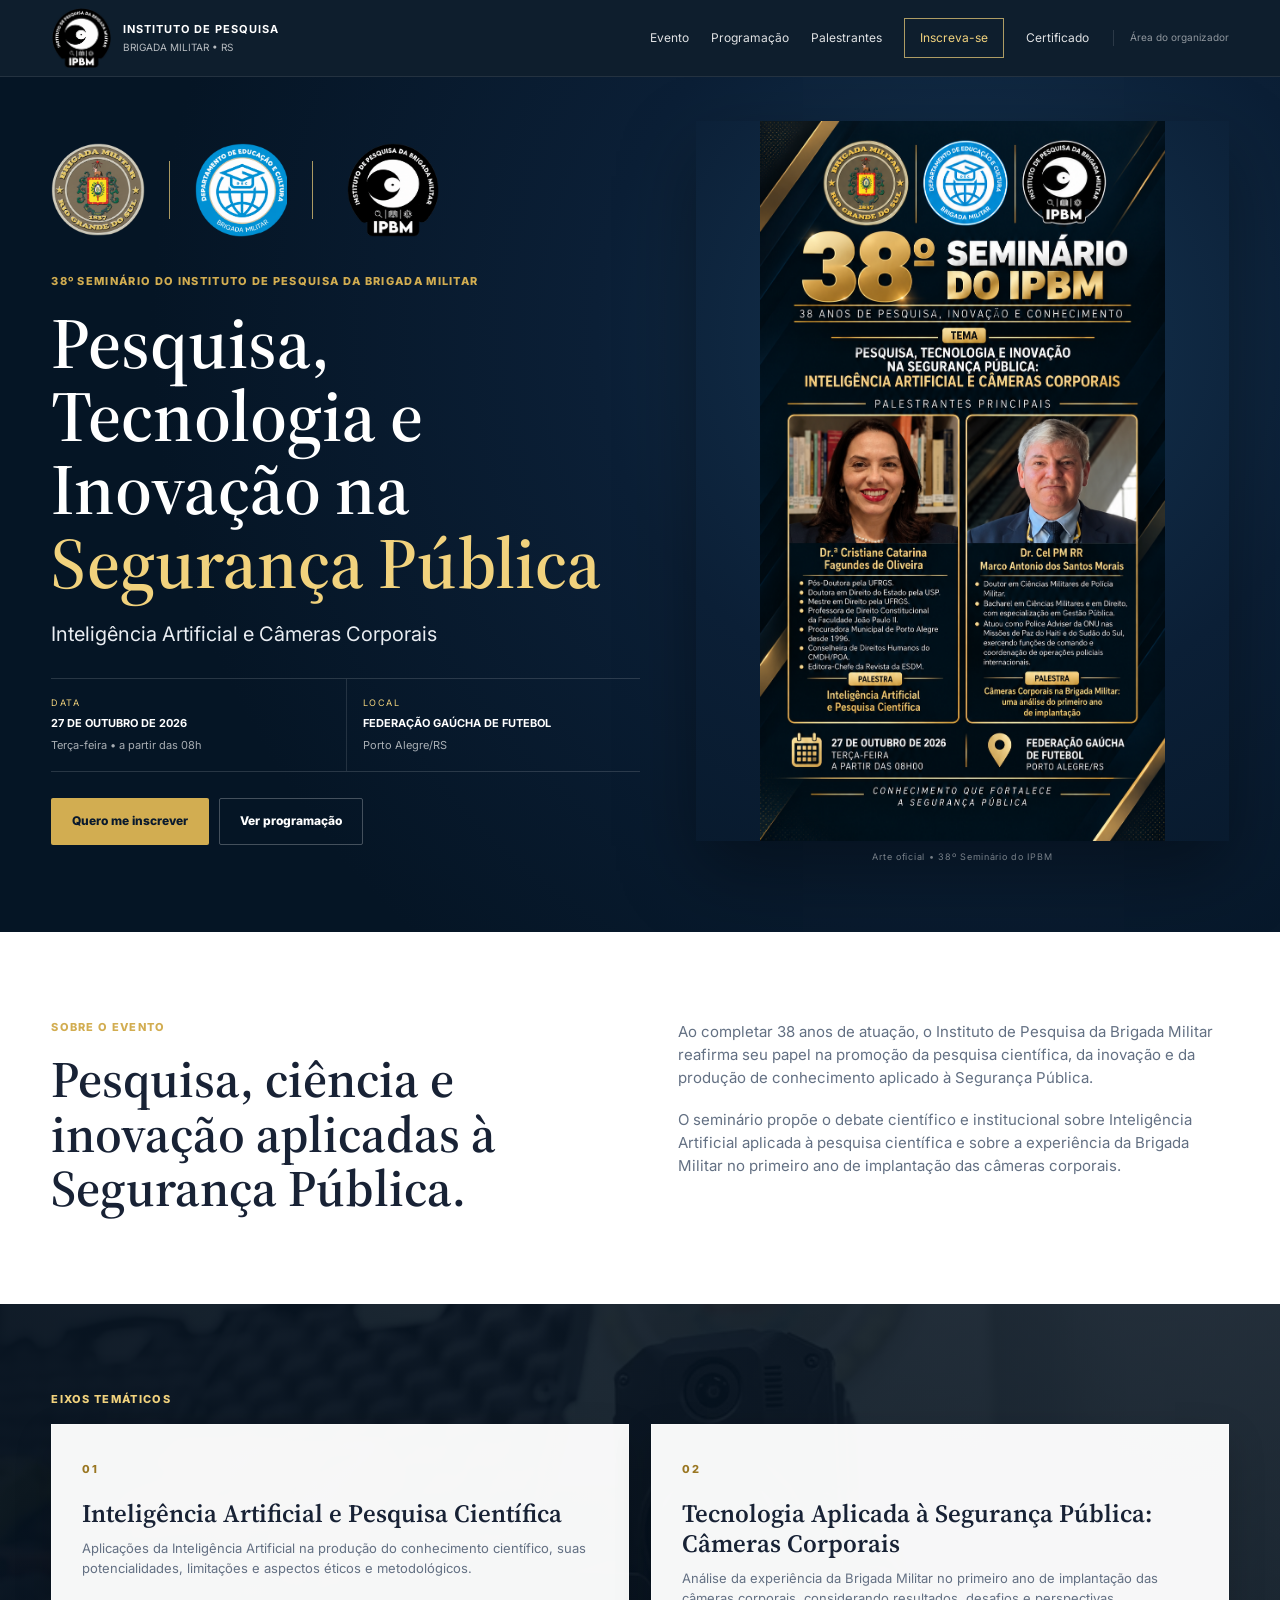
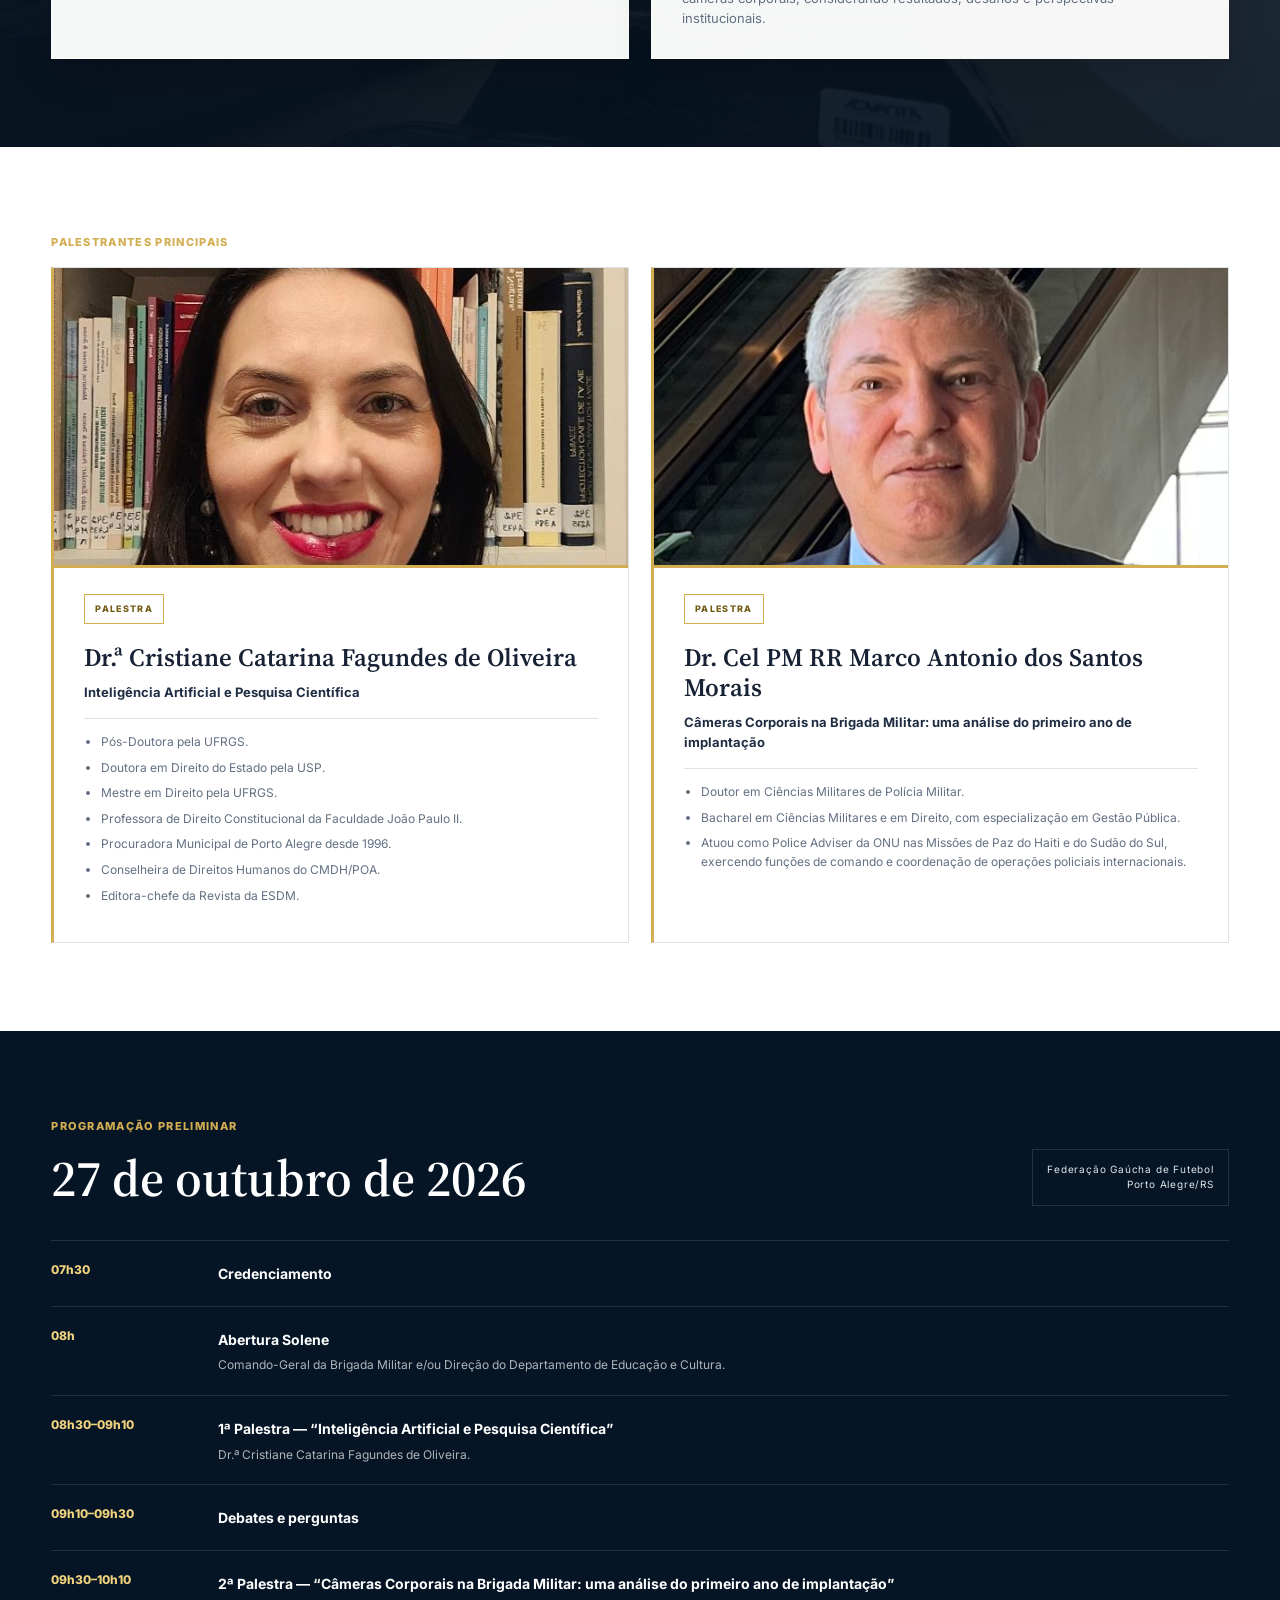
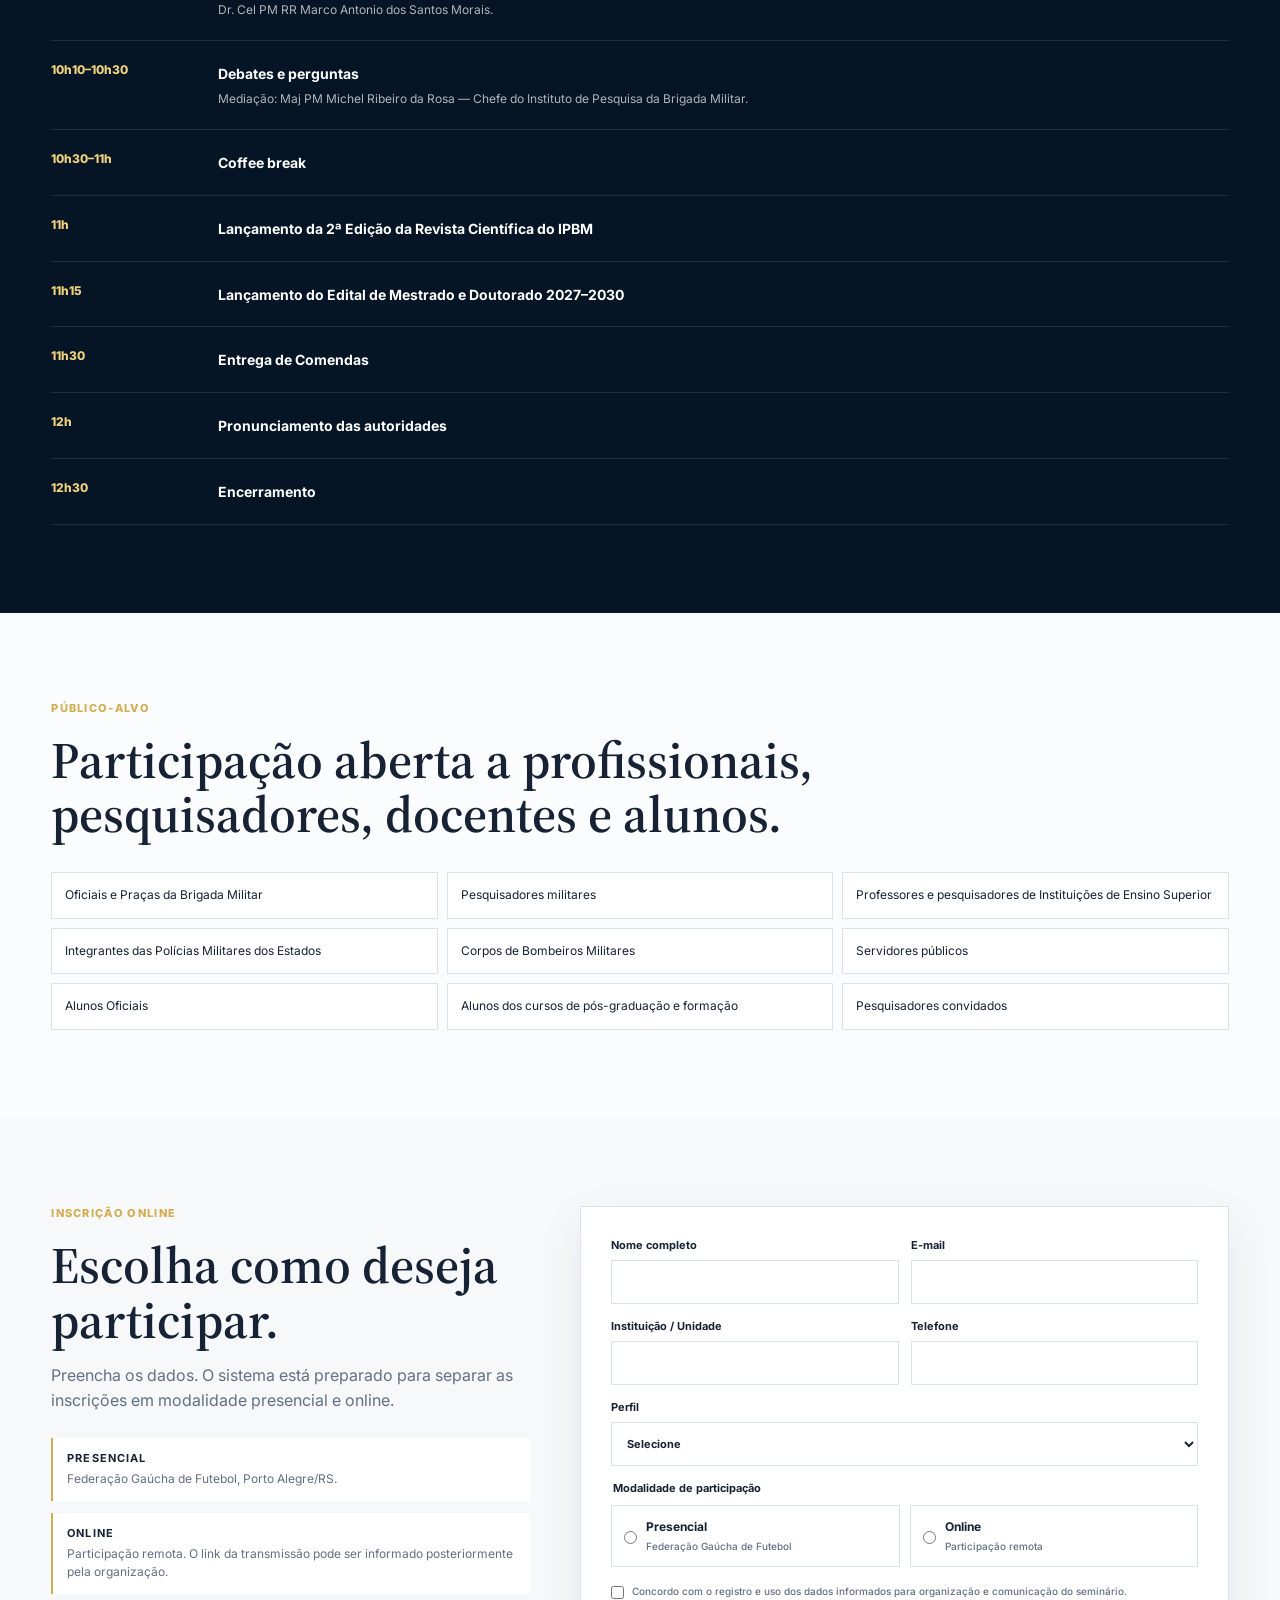
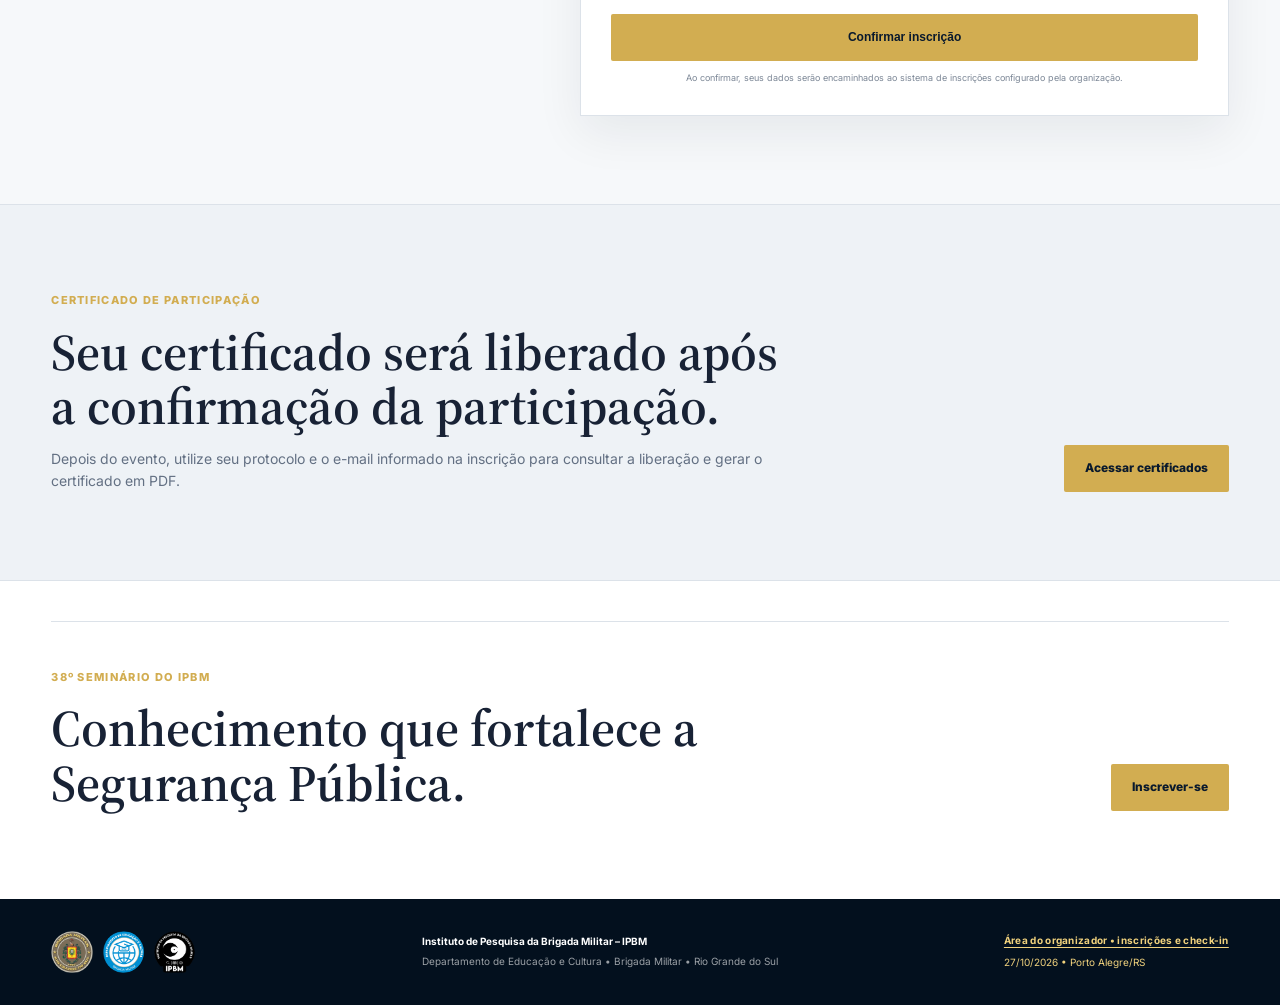
==== index.html @ eddc6218 "Add files via upload" ====
<!doctype html>
<html lang="pt-BR">
<head>
  <meta charset="utf-8">
  <meta name="viewport" content="width=device-width, initial-scale=1">
  <meta name="description" content="38º Seminário do Instituto de Pesquisa da Brigada Militar">
  <title>38º Seminário IPBM | Brigada Militar</title>
  <link rel="preconnect" href="https://fonts.googleapis.com">
  <link rel="preconnect" href="https://fonts.gstatic.com" crossorigin>
  <link href="https://fonts.googleapis.com/css2?family=Inter:wght@400;500;600;700;800&family=Source+Serif+4:wght@500;600;700&display=swap" rel="stylesheet">
  <link rel="stylesheet" href="style.css">
</head>
<body>
<header class="site-header">
  <div class="container header-inner">
    <a class="brand" href="#top">
      <img src="assets/logo-ipbm-user.png" alt="Instituto de Pesquisa da Brigada Militar">
      <div>
        <strong>INSTITUTO DE PESQUISA</strong>
        <span>BRIGADA MILITAR • RS</span>
      </div>
    </a>
    <nav>
      <a href="#evento">Evento</a>
      <a href="#programacao">Programação</a>
      <a href="#palestrantes">Palestrantes</a>
      <a href="#inscricao" class="nav-cta">Inscreva-se</a><a href="#certificado">Certificado</a><a href="https://script.google.com/macros/s/AKfycbwH_9PQK6OtZUQtozM8WDAusJJ69V8j8ylQwUlTJ6mZYOd3l6tJv0O1dx_eAXXxqiXvFg/exec?admin=1" target="_blank" rel="noopener" class="nav-admin">Área do organizador</a>
    </nav>
  </div>
</header>

<main id="top">
  <section class="hero">
    <div class="container hero-grid">
      <div class="hero-copy">
        <div class="logos">
          <img src="assets/logo-bm-user.png" alt="Brigada Militar">
          <span></span>
          <img src="assets/logo-dec-user.png" alt="Departamento de Educação e Cultura">
          <span></span>
          <img src="assets/logo-ipbm-user.png" alt="Instituto de Pesquisa da Brigada Militar">
        </div>
        <p class="eyebrow">38º SEMINÁRIO DO INSTITUTO DE PESQUISA DA BRIGADA MILITAR</p>
        <h1>Pesquisa, Tecnologia e Inovação na <em>Segurança Pública</em></h1>
        <p class="subtitle">Inteligência Artificial e Câmeras Corporais</p>

        <div class="event-strip">
          <div>
            <small>DATA</small>
            <b>27 DE OUTUBRO DE 2026</b>
            <span>Terça-feira • a partir das 08h</span>
          </div>
          <div>
            <small>LOCAL</small>
            <b>FEDERAÇÃO GAÚCHA DE FUTEBOL</b>
            <span>Porto Alegre/RS</span>
          </div>
        </div>

        <div class="actions">
          <a href="#inscricao" class="btn primary">Quero me inscrever</a>
          <a href="#programacao" class="btn secondary">Ver programação</a>
        </div>
      </div>

      <div class="hero-art">
        <img src="assets/card-seminario.png" alt="Arte oficial do 38º Seminário do IPBM">
        <div class="art-caption">Arte oficial • 38º Seminário do IPBM</div>
      </div>
    </div>
  </section>

  <section id="evento" class="section">
    <div class="container section-grid">
      <div>
        <p class="kicker">SOBRE O EVENTO</p>
        <h2>Pesquisa, ciência e inovação aplicadas à Segurança Pública.</h2>
      </div>
      <div class="copy">
        <p>Ao completar 38 anos de atuação, o Instituto de Pesquisa da Brigada Militar reafirma seu papel na promoção da pesquisa científica, da inovação e da produção de conhecimento aplicado à Segurança Pública.</p>
        <p>O seminário propõe o debate científico e institucional sobre Inteligência Artificial aplicada à pesquisa científica e sobre a experiência da Brigada Militar no primeiro ano de implantação das câmeras corporais.</p>
      </div>
    </div>
  </section>

  <section class="section muted">
    <div class="container">
      <p class="kicker">EIXOS TEMÁTICOS</p>
      <div class="topic-grid">
        <article class="topic">
          <span>01</span>
          <h3>Inteligência Artificial e Pesquisa Científica</h3>
          <p>Aplicações da Inteligência Artificial na produção do conhecimento científico, suas potencialidades, limitações e aspectos éticos e metodológicos.</p>
        </article>
        <article class="topic">
          <span>02</span>
          <h3>Tecnologia Aplicada à Segurança Pública: Câmeras Corporais</h3>
          <p>Análise da experiência da Brigada Militar no primeiro ano de implantação das câmeras corporais, considerando resultados, desafios e perspectivas institucionais.</p>
        </article>
      </div>
    </div>
  </section>

  <section id="palestrantes" class="section">
    <div class="container">
      <p class="kicker">PALESTRANTES PRINCIPAIS</p>
      <div class="speaker-grid">
        <article class="speaker">
          <img class="speaker-photo" src="assets/palestrante-cristiane.jpg" alt="Dra.ª Cristiane Catarina Fagundes de Oliveira">
          <div class="speaker-content">
            <div class="speaker-title">PALESTRA</div>
            <h3>Dr.ª Cristiane Catarina Fagundes de Oliveira</h3>
            <p class="talk">Inteligência Artificial e Pesquisa Científica</p>
            <div class="cv-panel visible">
              <ul>
                <li>Pós-Doutora pela UFRGS.</li>
                <li>Doutora em Direito do Estado pela USP.</li>
                <li>Mestre em Direito pela UFRGS.</li>
                <li>Professora de Direito Constitucional da Faculdade João Paulo II.</li>
                <li>Procuradora Municipal de Porto Alegre desde 1996.</li>
                <li>Conselheira de Direitos Humanos do CMDH/POA.</li>
                <li>Editora-chefe da Revista da ESDM.</li>
              </ul>
            </div>
          </div>
        </article>

        <article class="speaker">
          <img class="speaker-photo" src="assets/palestrante-marco.jpg" alt="Cel PM RR Marco Antonio dos Santos Morais">
          <div class="speaker-content">
            <div class="speaker-title">PALESTRA</div>
            <h3>Dr. Cel PM RR Marco Antonio dos Santos Morais</h3>
            <p class="talk">Câmeras Corporais na Brigada Militar: uma análise do primeiro ano de implantação</p>
            <div class="cv-panel visible">
              <ul>
                <li>Doutor em Ciências Militares de Polícia Militar.</li>
                <li>Bacharel em Ciências Militares e em Direito, com especialização em Gestão Pública.</li>
                <li>Atuou como Police Adviser da ONU nas Missões de Paz do Haiti e do Sudão do Sul, exercendo funções de comando e coordenação de operações policiais internacionais.</li>
              </ul>
            </div>
          </div>
        </article>
      </div>
    </div>
  </section>

  <section id="programacao" class="section dark">
    <div class="container">
      <div class="program-head">
        <div>
          <p class="kicker">PROGRAMAÇÃO PRELIMINAR</p>
          <h2>27 de outubro de 2026</h2>
        </div>
        <div class="place-tag">Federação Gaúcha de Futebol<br>Porto Alegre/RS</div>
      </div>
      <div class="timeline">
        <div><time>07h30</time><article><b>Credenciamento</b></article></div>
        <div><time>08h</time><article><b>Abertura Solene</b><p>Comando-Geral da Brigada Militar e/ou Direção do Departamento de Educação e Cultura.</p></article></div>
        <div><time>08h30–09h10</time><article><b>1ª Palestra — “Inteligência Artificial e Pesquisa Científica”</b><p>Dr.ª Cristiane Catarina Fagundes de Oliveira.</p></article></div>
        <div><time>09h10–09h30</time><article><b>Debates e perguntas</b></article></div>
        <div><time>09h30–10h10</time><article><b>2ª Palestra — “Câmeras Corporais na Brigada Militar: uma análise do primeiro ano de implantação”</b><p>Dr. Cel PM RR Marco Antonio dos Santos Morais.</p></article></div>
        <div><time>10h10–10h30</time><article><b>Debates e perguntas</b><p>Mediação: Maj PM Michel Ribeiro da Rosa — Chefe do Instituto de Pesquisa da Brigada Militar.</p></article></div>
        <div><time>10h30–11h</time><article><b>Coffee break</b></article></div>
        <div><time>11h</time><article><b>Lançamento da 2ª Edição da Revista Científica do IPBM</b></article></div>
        <div><time>11h15</time><article><b>Lançamento do Edital de Mestrado e Doutorado 2027–2030</b></article></div>
        <div><time>11h30</time><article><b>Entrega de Comendas</b></article></div>
        <div><time>12h</time><article><b>Pronunciamento das autoridades</b></article></div>
        <div><time>12h30</time><article><b>Encerramento</b></article></div>
      </div>
    </div>
  </section>

  <section class="section audience">
    <div class="container">
      <p class="kicker">PÚBLICO-ALVO</p>
      <h2>Participação aberta a profissionais, pesquisadores, docentes e alunos.</h2>
      <div class="audience-list">
        <span>Oficiais e Praças da Brigada Militar</span>
        <span>Pesquisadores militares</span>
        <span>Professores e pesquisadores de Instituições de Ensino Superior</span>
        <span>Integrantes das Polícias Militares dos Estados</span>
        <span>Corpos de Bombeiros Militares</span>
        <span>Servidores públicos</span>
        <span>Alunos Oficiais</span>
        <span>Alunos dos cursos de pós-graduação e formação</span>
        <span>Pesquisadores convidados</span>
      </div>
    </div>
  </section>

  <section id="inscricao" class="section register">
    <div class="container register-grid">
      <div class="register-copy">
        <p class="kicker">INSCRIÇÃO ONLINE</p>
        <h2>Escolha como deseja participar.</h2>
        <p>Preencha os dados. O sistema está preparado para separar as inscrições em modalidade presencial e online.</p>
        <div class="modalities">
          <div><b>PRESENCIAL</b><span>Federação Gaúcha de Futebol, Porto Alegre/RS.</span></div>
          <div><b>ONLINE</b><span>Participação remota. O link da transmissão pode ser informado posteriormente pela organização.</span></div>
        </div>
      </div>

      <form id="registrationForm" class="form-card">
        <div id="formMessage" class="message" aria-live="polite"></div>
        <div class="row">
          <label>Nome completo<input name="nome" required maxlength="120" autocomplete="name"></label>
          <label>E-mail<input name="email" type="email" required maxlength="160" autocomplete="email"></label>
        </div>
        <div class="row">
          <label>Instituição / Unidade<input name="instituicao" maxlength="160"></label>
          <label>Telefone<input name="telefone" maxlength="30" autocomplete="tel"></label>
        </div>
        <label>Perfil
          <select name="perfil" required>
            <option value="">Selecione</option>
            <option>Brigada Militar</option>
            <option>Polícia Militar de outro Estado</option>
            <option>Corpo de Bombeiros Militar</option>
            <option>Instituição de Ensino Superior</option>
            <option>Órgão público</option>
            <option>Aluno / pós-graduação</option>
            <option>Pesquisador convidado</option>
            <option>Outro</option>
          </select>
        </label>
        <fieldset>
          <legend>Modalidade de participação</legend>
          <div class="choices">
            <label><input type="radio" name="modalidade" value="Presencial" required><span><b>Presencial</b><small>Federação Gaúcha de Futebol</small></span></label>
            <label><input type="radio" name="modalidade" value="Online"><span><b>Online</b><small>Participação remota</small></span></label>
          </div>
        </fieldset>
        <label class="consent"><input type="checkbox" name="consentimento" required><span>Concordo com o registro e uso dos dados informados para organização e comunicação do seminário.</span></label>
        <button class="btn primary full" type="submit">Confirmar inscrição</button>
        <p class="fine">Ao confirmar, seus dados serão encaminhados ao sistema de inscrições configurado pela organização.</p>
      </form>
    </div>
  </section>

  <section id="certificado" class="certificate-access section">
    <div class="container certificate-access-inner">
      <div>
        <p class="kicker">CERTIFICADO DE PARTICIPAÇÃO</p>
        <h2>Seu certificado será liberado após a confirmação da participação.</h2>
        <p>Depois do evento, utilize seu protocolo e o e-mail informado na inscrição para consultar a liberação e gerar o certificado em PDF.</p>
      </div>
      <a class="btn primary" href="https://script.google.com/macros/s/AKfycbwH_9PQK6OtZUQtozM8WDAusJJ69V8j8ylQwUlTJ6mZYOd3l6tJv0O1dx_eAXXxqiXvFg/exec?cert=1" target="_blank" rel="noopener">Acessar certificados</a>
    </div>
  </section>

  <section class="section closing">
    <div class="container closing-inner">
      <div>
        <p class="kicker">38º SEMINÁRIO DO IPBM</p>
        <h2>Conhecimento que fortalece a Segurança Pública.</h2>
      </div>
      <a class="btn primary" href="#inscricao">Inscrever-se</a>
    </div>
  </section>

</main>

<footer class="footer">
  <div class="container footer-inner">
    <div class="footer-logos">
      <img src="assets/logo-bm-user.png" alt="Brigada Militar">
      <img src="assets/logo-dec-user.png" alt="Departamento de Educação e Cultura">
      <img src="assets/logo-ipbm-user.png" alt="IPBM">
    </div>
    <div>
      <strong>Instituto de Pesquisa da Brigada Militar – IPBM</strong>
      <span>Departamento de Educação e Cultura • Brigada Militar • Rio Grande do Sul</span>
    </div>
    <div><a class="footer-admin" href="https://script.google.com/macros/s/AKfycbwH_9PQK6OtZUQtozM8WDAusJJ69V8j8ylQwUlTJ6mZYOd3l6tJv0O1dx_eAXXxqiXvFg/exec?admin=1" target="_blank" rel="noopener">Área do organizador • inscrições e check-in</a><div class="footer-date">27/10/2026 • Porto Alegre/RS</div></div>
  </div>
</footer>

<script src="config.js"></script>
<script src="script.js"></script>
</body>
</html>
---- style.css ----
:root{
  --navy:#051525; --navy2:#0b233d; --ink:#182235; --muted:#637083; --line:#dce2e9;
  --paper:#fff; --soft:#f4f6f8; --gold:#d2ad51; --gold2:#f1d27d; --white:#fff;
}
*{box-sizing:border-box}
html{scroll-behavior:smooth}
body{margin:0;font-family:Inter,system-ui,sans-serif;color:var(--ink);background:var(--paper);line-height:1.55}
a{text-decoration:none;color:inherit}
.container{width:min(1180px,92vw);margin:0 auto}
.site-header{position:sticky;top:0;z-index:30;background:rgba(5,21,37,.96);backdrop-filter:blur(9px);border-bottom:1px solid rgba(255,255,255,.09)}
.header-inner{min-height:76px;display:flex;align-items:center;justify-content:space-between;gap:24px}
.brand{display:flex;align-items:center;gap:12px;color:#fff}
.brand img{width:56px;height:56px;object-fit:contain}
.brand strong,.brand span{display:block}.brand strong{font-size:11px;letter-spacing:.09em}.brand span{font-size:10px;opacity:.7;margin-top:2px}
nav{display:flex;gap:22px;align-items:center;color:#fff;font-size:12px}
nav a{opacity:.87}.nav-cta{border:1px solid rgba(241,210,125,.7);padding:10px 15px;color:var(--gold2)!important;opacity:1!important}
.hero{background:radial-gradient(circle at 76% 30%,#153451 0,#0b1f36 33%,#051525 72%);color:#fff;padding:44px 0 68px;overflow:hidden}
.hero-grid{display:grid;grid-template-columns:1.05fr .95fr;gap:56px;align-items:center}
.logos{display:flex;align-items:center;gap:24px;margin-bottom:34px;padding:3px 0}
.logos img{height:86px;width:86px;object-fit:contain;display:block}
.logos img:nth-of-type(3){width:104px;height:86px}
.logos span{height:58px;width:1px;background:rgba(241,210,125,.70);flex:0 0 1px}
.brand img{background:transparent!important;border-radius:0!important}
.eyebrow,.kicker{color:var(--gold);font-size:11px;line-height:1.35;letter-spacing:.12em;font-weight:800;margin:0 0 17px;max-width:620px}
.hero h1{font:600 clamp(43px,5.7vw,72px)/1.02 "Source Serif 4",Georgia,serif;margin:0 0 18px;max-width:780px}
.hero h1 em{font-style:normal;color:var(--gold2)}
.subtitle{font-size:20px;margin-bottom:28px;color:#e9edf2}
.event-strip{display:grid;grid-template-columns:1fr 1fr;border-top:1px solid rgba(255,255,255,.14);border-bottom:1px solid rgba(255,255,255,.14);margin-bottom:26px}
.event-strip>div{padding:17px 14px 17px 0}.event-strip>div+div{border-left:1px solid rgba(255,255,255,.12);padding-left:16px}
.event-strip small,.event-strip b,.event-strip span{display:block}.event-strip small{font-size:9px;letter-spacing:.17em;color:var(--gold2)}.event-strip b{font-size:11px;margin:5px 0}.event-strip span{font-size:11px;opacity:.65}
.actions{display:flex;gap:10px;flex-wrap:wrap}.btn{display:inline-flex;min-height:47px;padding:0 20px;align-items:center;justify-content:center;font-size:12px;font-weight:800;border-radius:2px;border:1px solid transparent;cursor:pointer}.primary{background:var(--gold);color:#09192d}.primary:hover{filter:brightness(1.05)}.secondary{border-color:rgba(255,255,255,.25);color:#fff}.secondary:hover{border-color:rgba(255,255,255,.48)}
.hero-art img{display:block;width:100%;max-height:720px;object-fit:contain;box-shadow:0 30px 70px rgba(0,0,0,.36)}
.art-caption{text-align:center;font-size:9px;letter-spacing:.08em;opacity:.45;margin-top:9px}
.section{padding:88px 0}.section-grid{display:grid;grid-template-columns:1fr 1fr;gap:76px}.section h2{font:600 clamp(34px,4vw,53px)/1.07 "Source Serif 4",Georgia,serif;margin:0}.copy{font-size:15px;color:var(--muted)}.copy p{margin:0 0 18px}
.muted{background:var(--soft)}.topic-grid,.speaker-grid{display:grid;grid-template-columns:1fr 1fr;gap:22px}.topic,.speaker{background:#fff;border:1px solid var(--line);padding:30px}.topic span{font-size:11px;color:var(--gold);font-weight:800;letter-spacing:.16em}.topic h3,.speaker h3{font:600 25px/1.2 "Source Serif 4",Georgia,serif;margin:18px 0 10px}.topic p,.note{color:var(--muted);font-size:13px;margin:0}.speaker{background:linear-gradient(145deg,#fff,#f8fafc);border-left:3px solid var(--gold)}.speaker-title{display:inline-block;font-size:9px;font-weight:800;letter-spacing:.15em;padding:7px 10px;border:1px solid var(--gold);color:#745b16}.speaker .talk{font-weight:700;color:#1f2d42;font-size:13px;margin:0 0 8px}
.dark{background:var(--navy);color:#fff}.program-head{display:flex;justify-content:space-between;align-items:end;gap:20px;margin-bottom:34px}.place-tag{text-align:right;border:1px solid rgba(255,255,255,.13);padding:12px 14px;font-size:10px;letter-spacing:.08em;color:#dfe5ed}.timeline{border-top:1px solid rgba(255,255,255,.12)}.timeline>div{display:grid;grid-template-columns:145px 1fr;gap:22px;padding:20px 0;border-bottom:1px solid rgba(255,255,255,.11)}.timeline time{font-size:12px;font-weight:800;color:var(--gold2)}.timeline b{font-size:14px}.timeline p{font-size:12px;opacity:.68;margin:5px 0 0}
.audience{background:#fbfcfd}.audience h2{max-width:800px;margin-bottom:30px}.audience-list{display:grid;grid-template-columns:repeat(3,1fr);gap:9px}.audience-list span{border:1px solid var(--line);padding:13px;font-size:12px;background:#fff}
.register{background:#f6f8fa}.register-grid{display:grid;grid-template-columns:.85fr 1.15fr;gap:50px;align-items:start}.register-copy>p:not(.kicker){color:var(--muted);max-width:520px}.modalities{margin-top:25px;display:grid;gap:12px}.modalities>div{border-left:2px solid var(--gold);padding:12px 14px;background:#fff}.modalities b,.modalities span{display:block}.modalities b{font-size:11px;letter-spacing:.1em}.modalities span{font-size:12px;color:var(--muted);margin-top:3px}
.form-card{background:#fff;border:1px solid var(--line);padding:30px;box-shadow:0 17px 45px rgba(14,27,46,.07)}.message{display:none;padding:12px 14px;margin-bottom:17px;border:1px solid var(--line);font-size:12px}.message.show{display:block}.message.success{background:#f3fbf6;border-color:#b7dec6;color:#246b45}.message.error{background:#fff6f6;border-color:#ebc4c4;color:#9b2d2d}
.row{display:grid;grid-template-columns:1fr 1fr;gap:12px}label{display:block;font-size:11px;font-weight:700;margin-bottom:14px}input,select{width:100%;height:44px;margin-top:6px;border:1px solid var(--line);padding:0 11px;font:inherit;color:var(--ink);background:#fff}input:focus,select:focus{outline:2px solid rgba(210,173,81,.28);border-color:var(--gold)}
fieldset{border:0;padding:0;margin:10px 0 17px}legend{font-size:11px;font-weight:700;margin-bottom:8px}.choices{display:grid;grid-template-columns:1fr 1fr;gap:10px}.choices label{border:1px solid var(--line);padding:12px;display:flex;gap:9px;margin:0;cursor:pointer}.choices input{width:auto;height:auto;margin:3px 0 0}.choices b,.choices small{display:block}.choices b{font-size:12px}.choices small{font-size:10px;font-weight:500;color:var(--muted);margin-top:2px}.consent{display:flex;gap:8px;align-items:flex-start;color:var(--muted);font-size:10px;font-weight:500}.consent input{width:auto;height:auto;margin:2px 0 0}.full{width:100%;border:0}.fine{text-align:center;font-size:9px;color:#7c8796;margin:10px 0 0}
.closing{padding-top:40px}.closing-inner{border-top:1px solid var(--line);padding-top:48px;display:flex;justify-content:space-between;gap:25px;align-items:end}.closing-inner h2{max-width:760px}
.footer{background:#03101e;color:#fff;padding:32px 0}.footer-inner{display:flex;justify-content:space-between;align-items:center;gap:24px;font-size:10px}.footer-inner strong,.footer-inner span{display:block}.footer-inner span{opacity:.6;margin-top:4px}.footer-logos{display:flex;gap:9px;align-items:center}.footer-logos img{width:36px;height:36px;object-fit:contain}.footer-logos img:nth-child(2){background:#fff;border-radius:50%}.footer-date{white-space:nowrap;color:var(--gold2)}
@media(max-width:940px){
  nav{display:none}.hero-grid,.section-grid,.register-grid{grid-template-columns:1fr}.hero-art{max-width:640px;margin:0 auto}.speaker-grid,.topic-grid{grid-template-columns:1fr}.audience-list{grid-template-columns:1fr 1fr}.footer-inner{align-items:flex-start;flex-wrap:wrap}
}
@media(max-width:620px){
  .hero{padding-top:35px}.logos{gap:11px}.logos img{width:66px;height:66px}.logos img:nth-of-type(3){width:82px;height:66px}.logos span{height:42px}.event-strip,.row,.choices{grid-template-columns:1fr}.event-strip>div+div{border-left:0;border-top:1px solid rgba(255,255,255,.12);padding-left:0}.section{padding:65px 0}.timeline>div{grid-template-columns:1fr;gap:4px}.audience-list{grid-template-columns:1fr}.closing-inner{display:block}.closing-inner .btn{margin-top:20px}.footer-date{margin-top:5px}
}

.cv-toggle{
  margin-top:14px;
  border:1px solid var(--gold);
  background:transparent;
  color:#6d571e;
  padding:9px 12px;
  font:700 10px Inter,system-ui,sans-serif;
  letter-spacing:.08em;
  cursor:pointer;
}
.cv-toggle:hover{background:#fbf5e6}
.cv-panel{margin-top:14px;border-top:1px solid var(--line);padding-top:12px}
.cv-panel ul{margin:0;padding-left:17px;color:var(--muted);font-size:12px}
.cv-panel li{margin:0 0 7px}

/* V7 — logos sem caixa branca */
.logos, .logos img, .brand, .brand img, .footer-logos, .footer-logos img {
  background: transparent !important;
}
.logos img, .brand img, .footer-logos img {
  mix-blend-mode: normal;
}

/* V8 — presença institucional dos logos */
.logos img{height:94px;width:94px}
.logos img:nth-of-type(3){width:112px;height:94px}
.brand img{width:60px;height:60px}
.footer-logos img{width:42px;height:42px}
@media(max-width:620px){
  .logos img{width:72px;height:72px}
  .logos img:nth-of-type(3){width:88px;height:72px}
  .brand img{width:58px;height:58px}
}

/* V9 — fotos dos palestrantes e currículos visíveis */
.speaker{overflow:hidden;padding:0;background:#fff}
.speaker-photo{
  display:block;
  width:100%;
  height:300px;
  object-fit:cover;
  object-position:center 25%;
  border-bottom:3px solid var(--gold);
}
.speaker-content{padding:26px 30px 30px}
.speaker .cv-panel.visible{
  display:block;
  margin-top:16px;
  border-top:1px solid var(--line);
  padding-top:14px;
}
.speaker .cv-panel.visible ul{margin:0;padding-left:17px;color:var(--muted);font-size:12px}
.speaker .cv-panel.visible li{margin-bottom:7px}
@media(max-width:620px){
  .speaker-photo{height:260px}
  .speaker-content{padding:22px}
}

/* V12 — título institucional corrigido */
.hero .eyebrow{
  font-family:Inter,system-ui,sans-serif;
  text-transform:uppercase;
  white-space:normal;
}
@media(max-width:620px){
  .hero .eyebrow{
    font-size:10px;
    letter-spacing:.095em;
    max-width:100%;
  }
}

/* V21 — Área do organizador */
.nav-admin{font-size:10px;color:rgba(255,255,255,.62);margin-left:2px;border-left:1px solid rgba(255,255,255,.14);padding-left:16px}
.nav-admin:hover{color:var(--gold2)}
.footer-admin{display:inline-block;color:var(--gold2);font-size:10px;font-weight:700;letter-spacing:.03em;text-decoration:underline;text-underline-offset:3px;margin-bottom:6px}
.footer-admin:hover{opacity:.86}
@media(max-width:940px){.nav-admin{display:none}}

/* V26 — apenas os Eixos Temáticos recebem a foto das câmeras como fundo */
.section.muted{
  position:relative;
  overflow:hidden;
  background:#092238;
  color:#fff;
  isolation:isolate;
}
.section.muted::before{
  content:"";
  position:absolute;
  inset:0;
  background:
    linear-gradient(90deg, rgba(5,22,39,.90) 0%, rgba(5,22,39,.76) 42%, rgba(5,22,39,.68) 100%),
    linear-gradient(0deg, rgba(5,22,39,.76), rgba(5,22,39,.60)),
    url("assets/cameras-corporais.webp");
  background-size:cover;
  background-position:center 52%;
  background-repeat:no-repeat;
  filter:saturate(.72) contrast(1.02);
  z-index:0;
}
.section.muted > .container{
  position:relative;
  z-index:2;
}
.section.muted .kicker{
  color:var(--gold2);
}
.section.muted .topic{
  background:rgba(255,255,255,.965);
  color:var(--ink);
  border-color:rgba(255,255,255,.35);
  box-shadow:0 14px 36px rgba(0,0,0,.16);
}
.section.muted .topic p{
  color:var(--muted);
}
.section.muted .topic span{
  color:#9a7722;
}

/* Sem marcas d'água nas demais seções */
#evento::after,
#palestrantes::after,
#programacao::after,
.audience::after,
.register::after{
  display:none !important;
}

@media(max-width:620px){
  .section.muted::before{
    background:
      linear-gradient(180deg, rgba(5,22,39,.82) 0%, rgba(5,22,39,.86) 100%),
      url("assets/cameras-corporais.webp");
    background-size:cover;
    background-position:center;
  }
}

/* V27 — acesso a certificados */
.certificate-access{background:#eef2f6;border-top:1px solid var(--line);border-bottom:1px solid var(--line)}
.certificate-access-inner{display:flex;justify-content:space-between;align-items:end;gap:35px}
.certificate-access-inner>div:first-child{max-width:760px}
.certificate-access-inner h2{margin-bottom:14px}
.certificate-access-inner p:not(.kicker){color:var(--muted);font-size:14px;margin:0}
@media(max-width:620px){.certificate-access-inner{display:block}.certificate-access-inner .btn{margin-top:20px}}
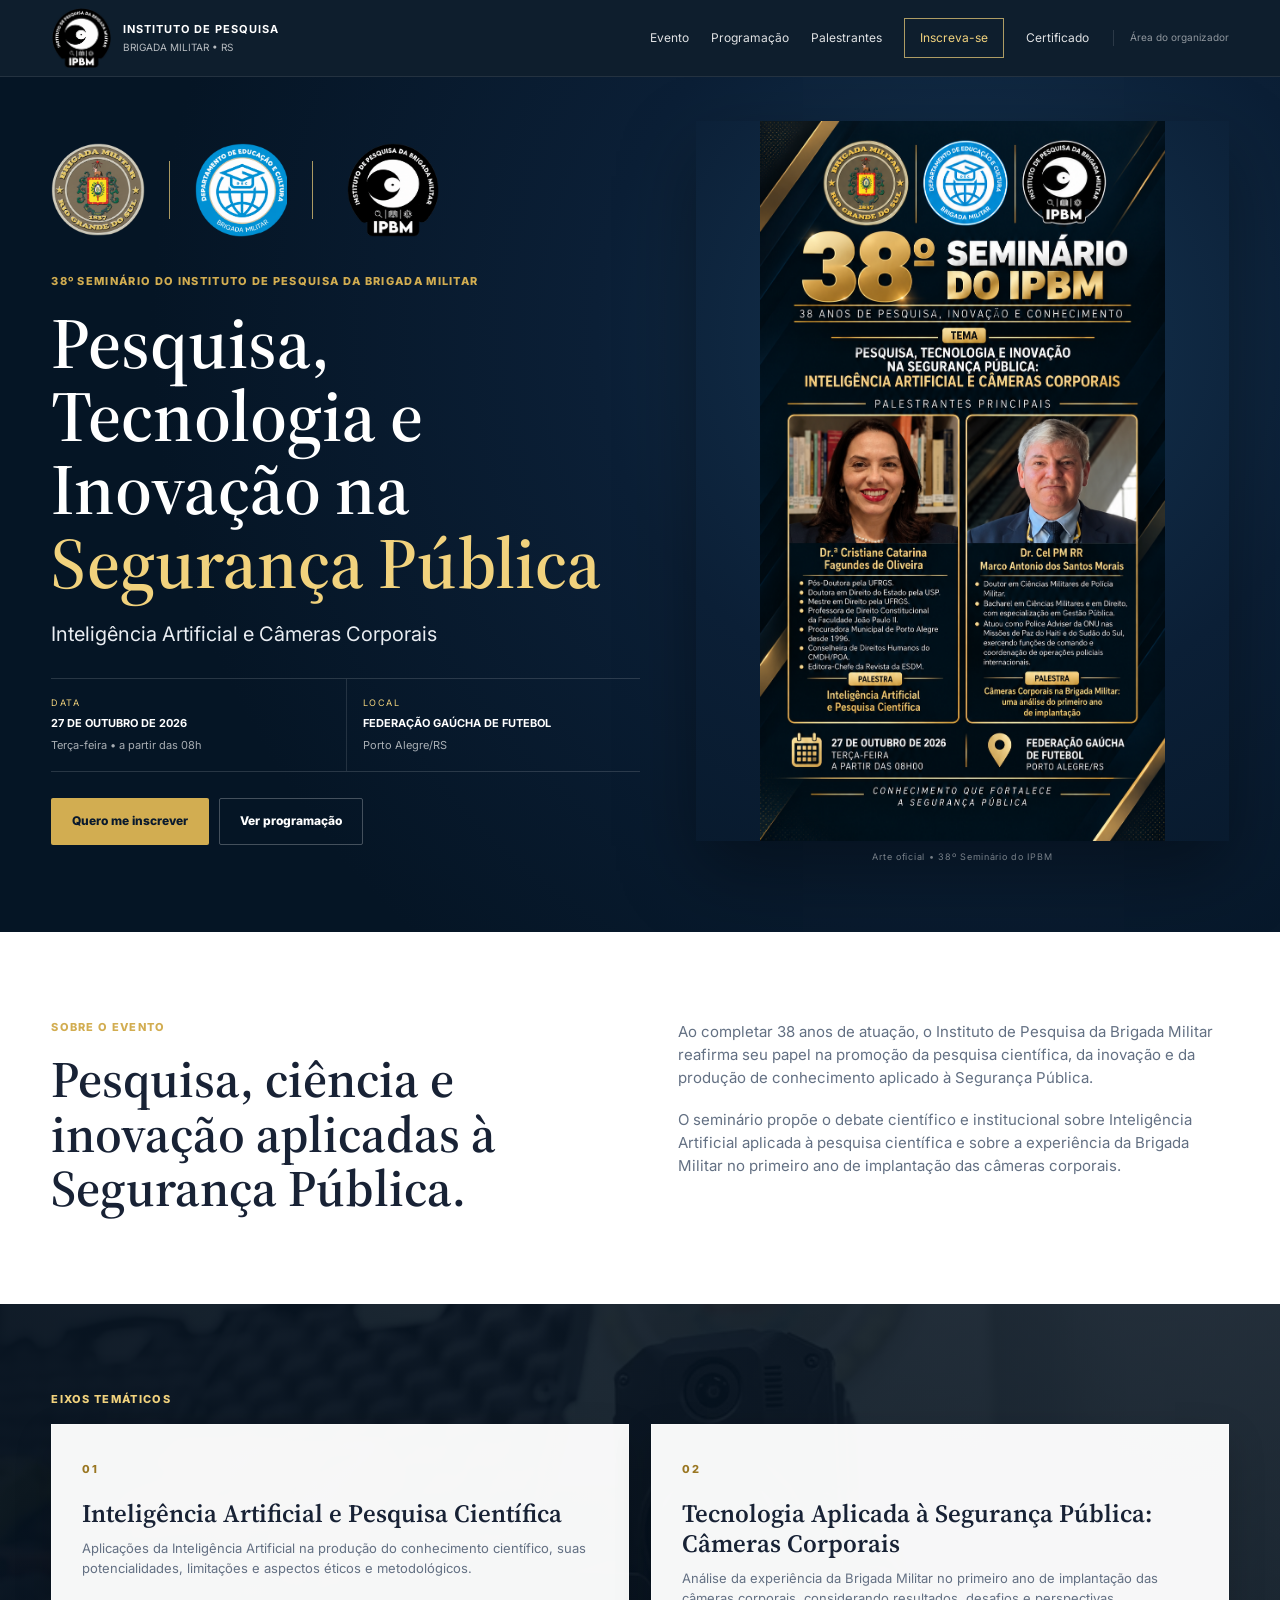
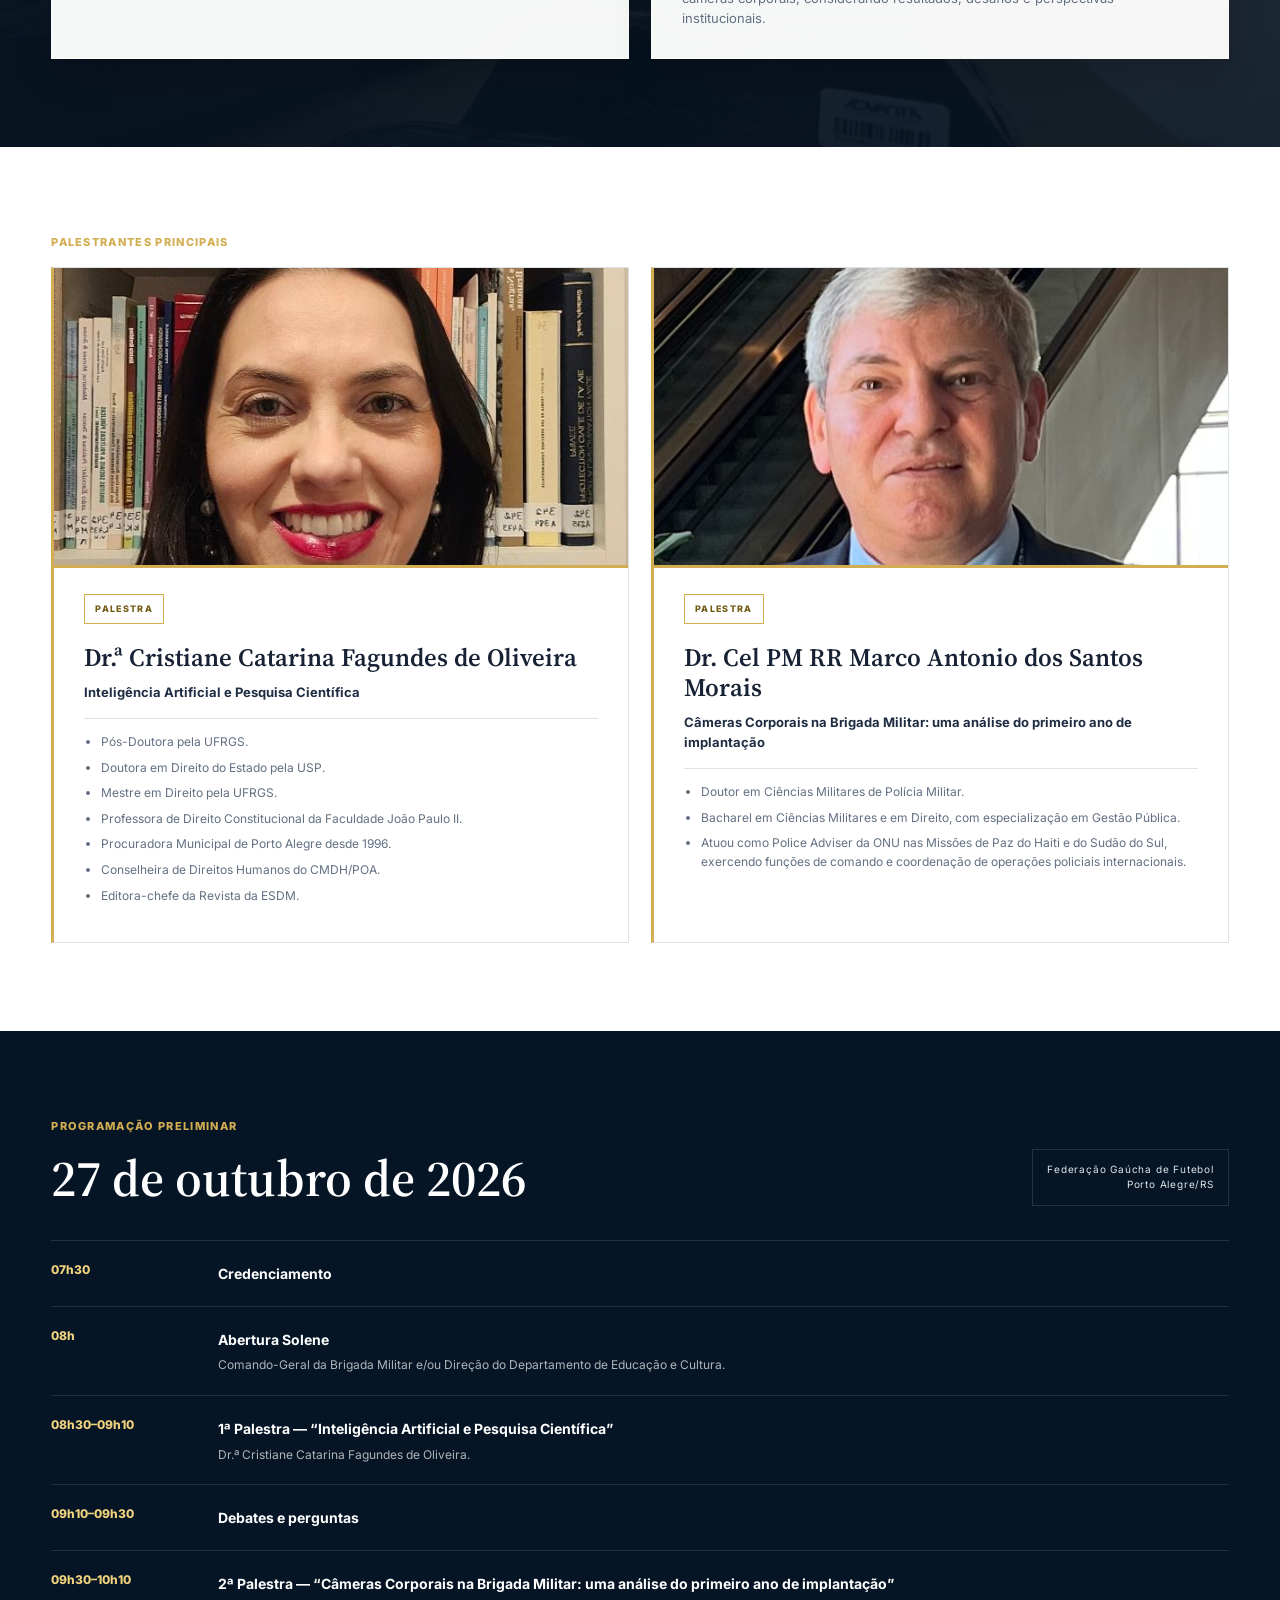
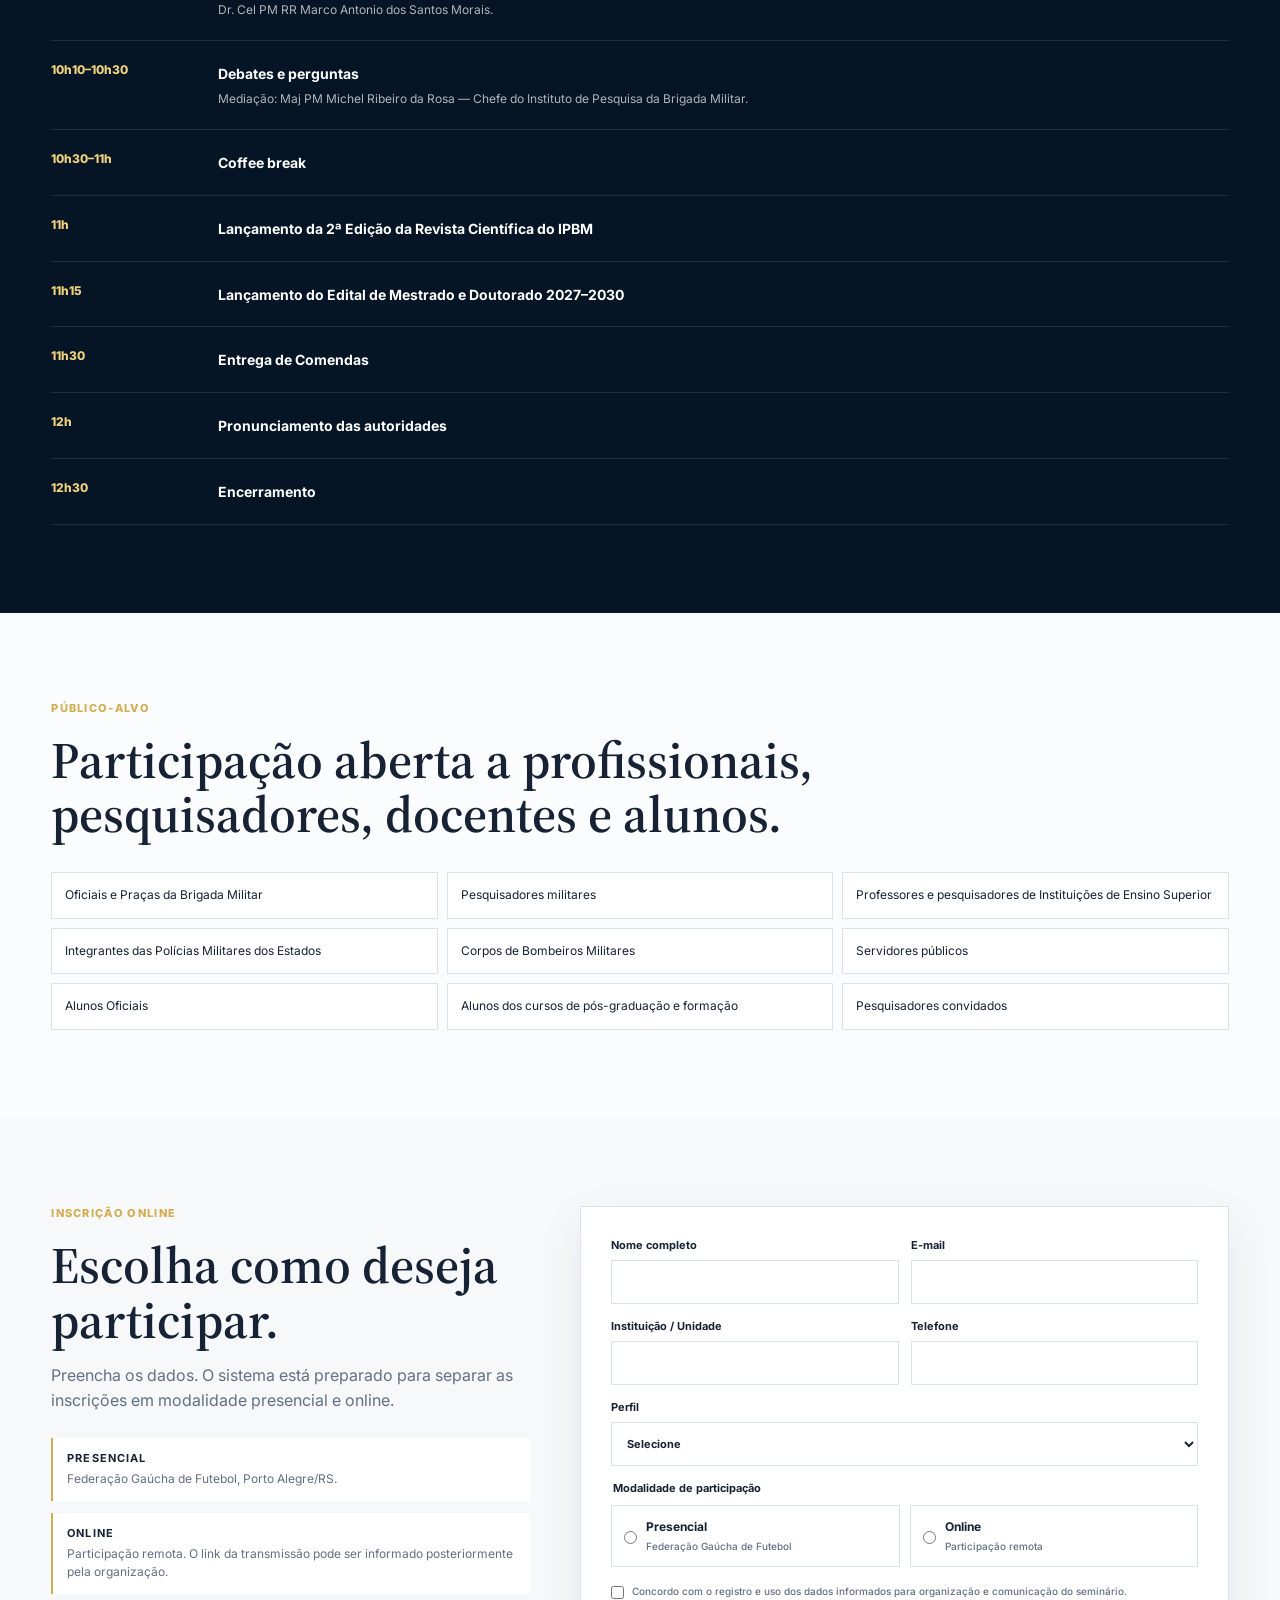
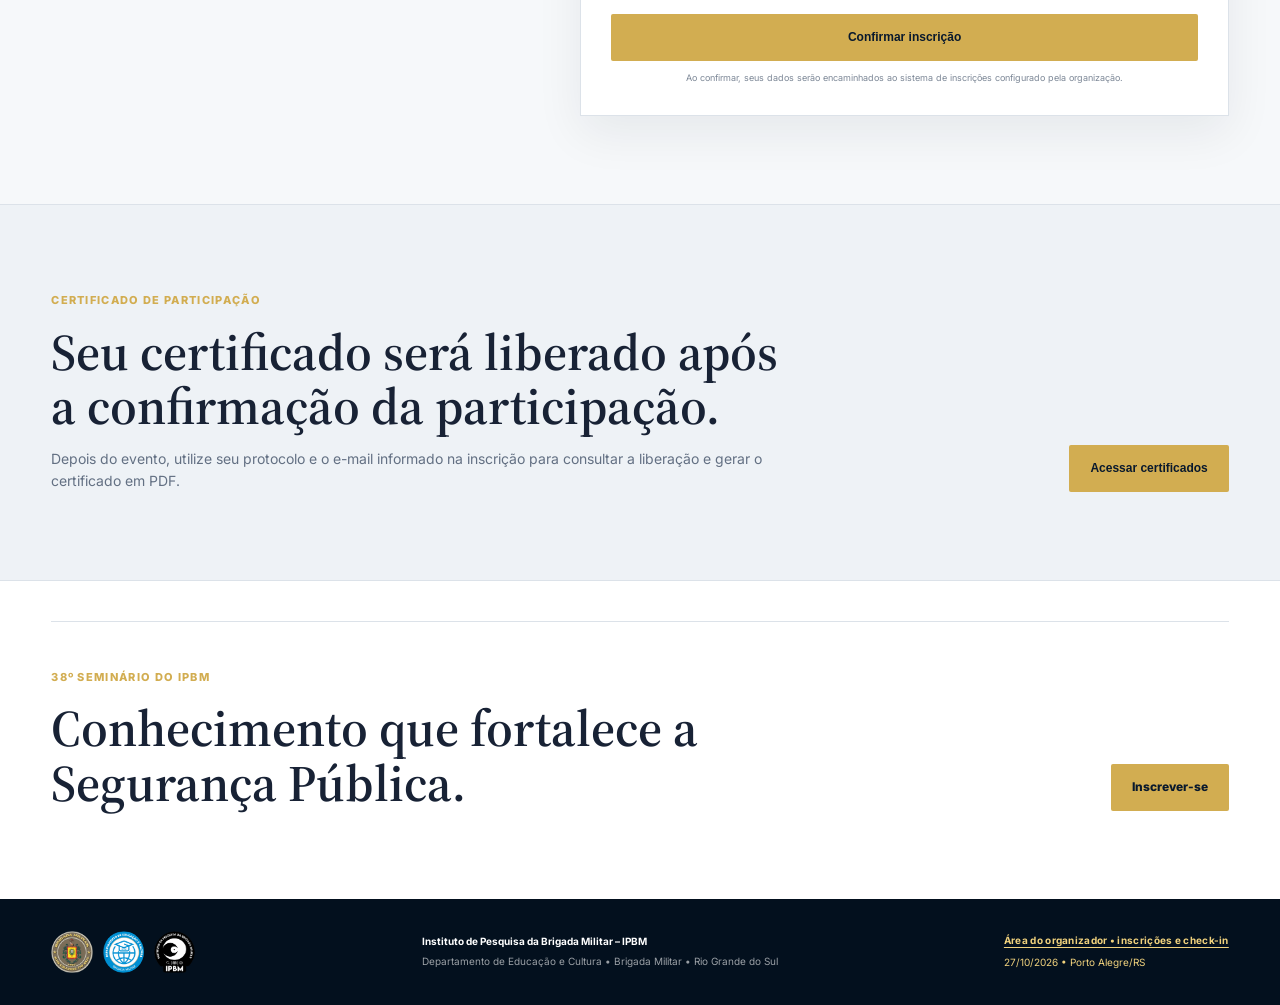
==== commit a66a3c13: "Add files via upload" ====
--- a/index.html
+++ b/index.html
@@ -244,7 +244,7 @@
         <h2>Seu certificado será liberado após a confirmação da participação.</h2>
         <p>Depois do evento, utilize seu protocolo e o e-mail informado na inscrição para consultar a liberação e gerar o certificado em PDF.</p>
       </div>
-      <a class="btn primary" href="https://script.google.com/macros/s/AKfycbwH_9PQK6OtZUQtozM8WDAusJJ69V8j8ylQwUlTJ6mZYOd3l6tJv0O1dx_eAXXxqiXvFg/exec?cert=1" target="_blank" rel="noopener">Acessar certificados</a>
+      <button class="btn primary certificate-open" type="button">Acessar certificados</button>
     </div>
   </section>
 
@@ -258,6 +258,26 @@
     </div>
   </section>
 
+
+  <div id="certificateModal" class="certificate-modal" aria-hidden="true">
+    <div class="certificate-backdrop" data-close-cert></div>
+    <div class="certificate-dialog" role="dialog" aria-modal="true" aria-labelledby="certificateDialogTitle">
+      <div class="certificate-dialog-head">
+        <div>
+          <p class="kicker">CERTIFICADO DE PARTICIPAÇÃO</p>
+          <h2 id="certificateDialogTitle">Consulte e gere seu certificado</h2>
+        </div>
+        <button type="button" class="certificate-close" data-close-cert aria-label="Fechar">×</button>
+      </div>
+      <div class="certificate-frame-wrap">
+        <iframe id="certificateFrame" title="Consulta e emissão de certificado" loading="eager" src="about:blank"></iframe>
+      </div>
+      <div class="certificate-dialog-foot">
+        <span>O certificado somente será liberado após a confirmação da participação pela organização.</span>
+        <a href="https://script.google.com/macros/s/AKfycbwH_9PQK6OtZUQtozM8WDAusJJ69V8j8ylQwUlTJ6mZYOd3l6tJv0O1dx_eAXXxqiXvFg/exec?cert=1" target="_blank" rel="noopener">Abrir em nova aba</a>
+      </div>
+    </div>
+  </div>
 </main>
 
 <footer class="footer">
--- a/style.css
+++ b/style.css
@@ -196,3 +196,38 @@
 .certificate-access-inner h2{margin-bottom:14px}
 .certificate-access-inner p:not(.kicker){color:var(--muted);font-size:14px;margin:0}
 @media(max-width:620px){.certificate-access-inner{display:block}.certificate-access-inner .btn{margin-top:20px}}
+
+/* V32 — certificado na mesma aba */
+.certificate-modal{position:fixed;inset:0;display:none;z-index:100}
+.certificate-modal.open{display:block}
+.certificate-backdrop{position:absolute;inset:0;background:rgba(2,12,23,.84);backdrop-filter:blur(4px)}
+.certificate-dialog{
+  position:relative;z-index:2;width:min(980px,95vw);height:min(820px,92vh);
+  margin:4vh auto 0;background:#fff;box-shadow:0 30px 80px rgba(0,0,0,.4);
+  border-radius:4px;overflow:hidden;display:flex;flex-direction:column;
+}
+.certificate-dialog-head{
+  display:flex;align-items:center;justify-content:space-between;gap:20px;
+  padding:17px 22px;border-bottom:1px solid var(--line);background:#fff
+}
+.certificate-dialog-head .kicker{margin-bottom:4px}
+.certificate-dialog-head h2{font:600 26px/1.1 "Source Serif 4",Georgia,serif;margin:0}
+.certificate-close{
+  width:38px;height:38px;border:1px solid var(--line);background:#fff;
+  color:var(--ink);font-size:24px;line-height:1;cursor:pointer
+}
+.certificate-frame-wrap{flex:1;min-height:0;background:#f3f6f8}
+#certificateFrame{width:100%;height:100%;border:0;display:block;background:#fff}
+.certificate-dialog-foot{
+  display:flex;align-items:center;justify-content:space-between;gap:18px;
+  padding:10px 16px;border-top:1px solid var(--line);font-size:10px;color:var(--muted)
+}
+.certificate-dialog-foot a{color:#745b16;font-weight:800;text-decoration:underline;text-underline-offset:3px;white-space:nowrap}
+body.modal-open{overflow:hidden}
+@media(max-width:620px){
+  .certificate-dialog{width:100vw;height:100vh;margin:0;border-radius:0}
+  .certificate-dialog-head{padding:13px 14px}
+  .certificate-dialog-head h2{font-size:22px}
+  .certificate-dialog-foot{display:block}
+  .certificate-dialog-foot a{display:inline-block;margin-top:6px}
+}
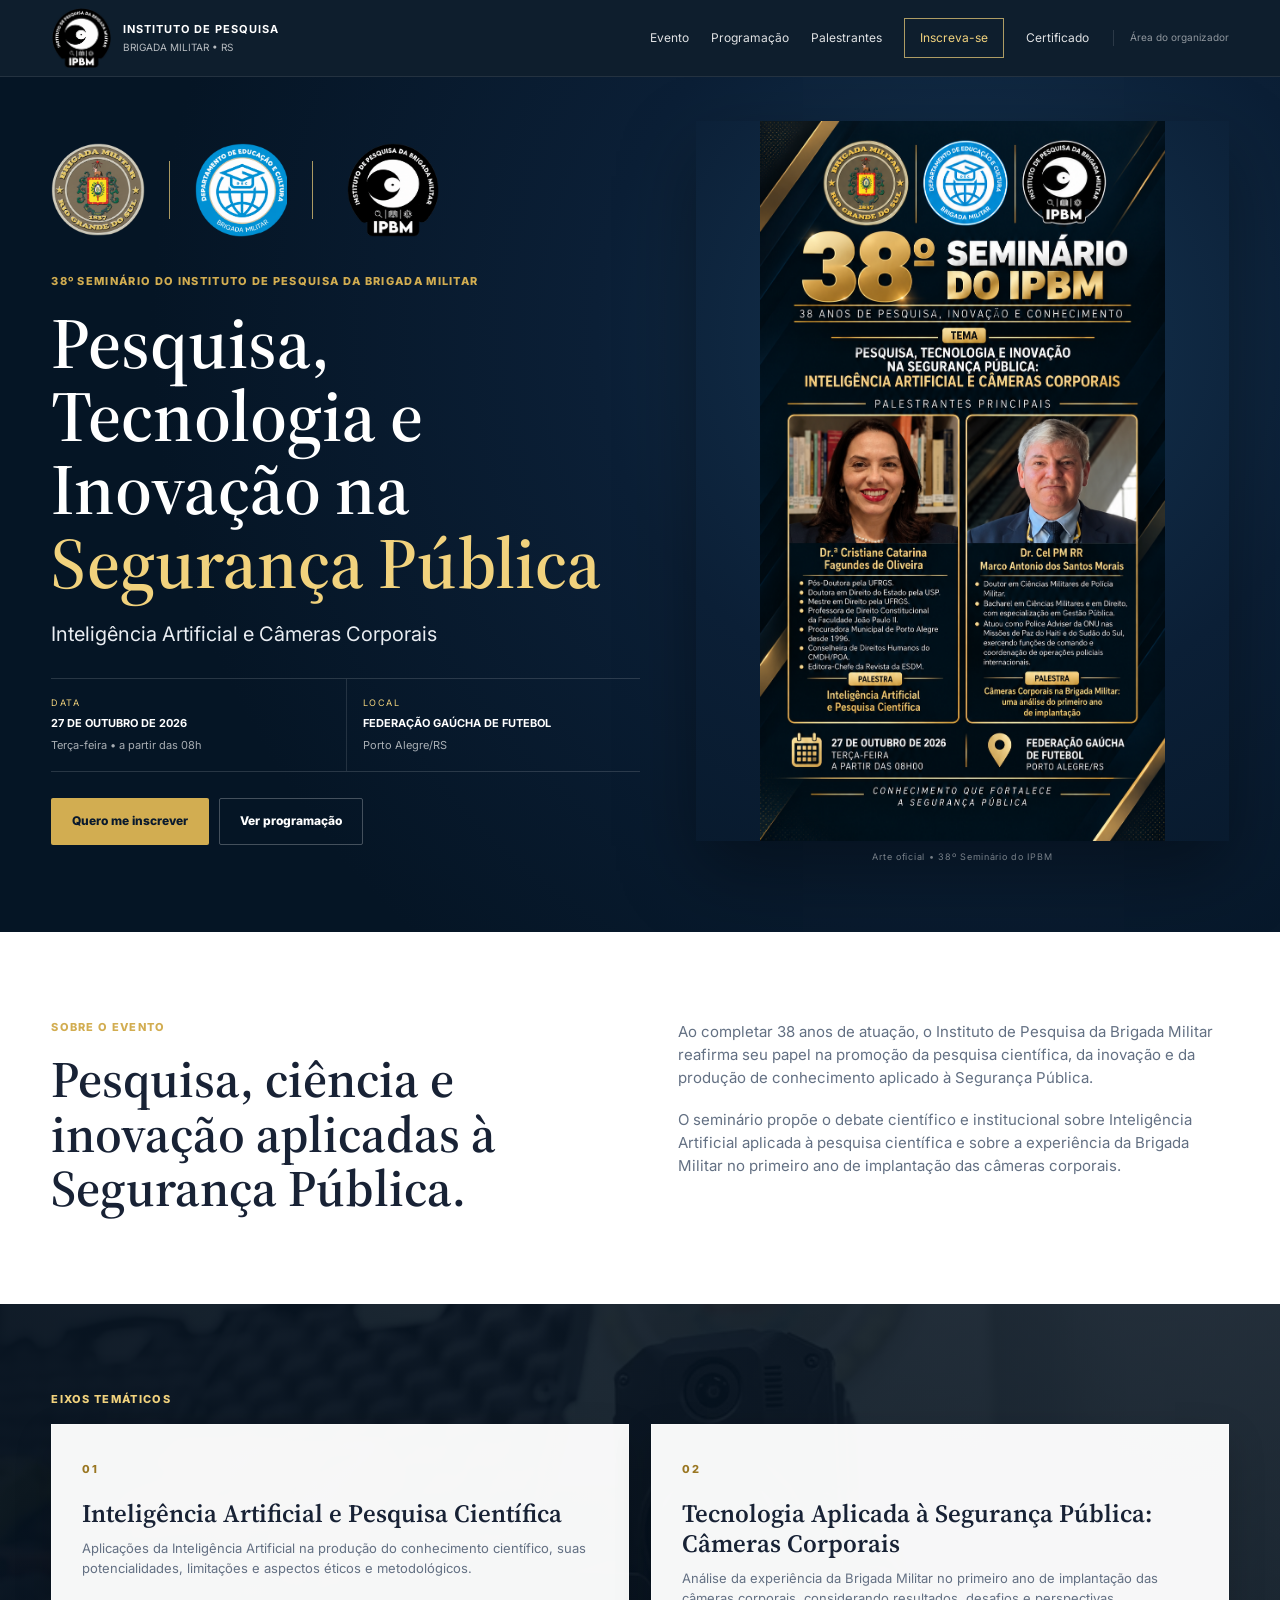
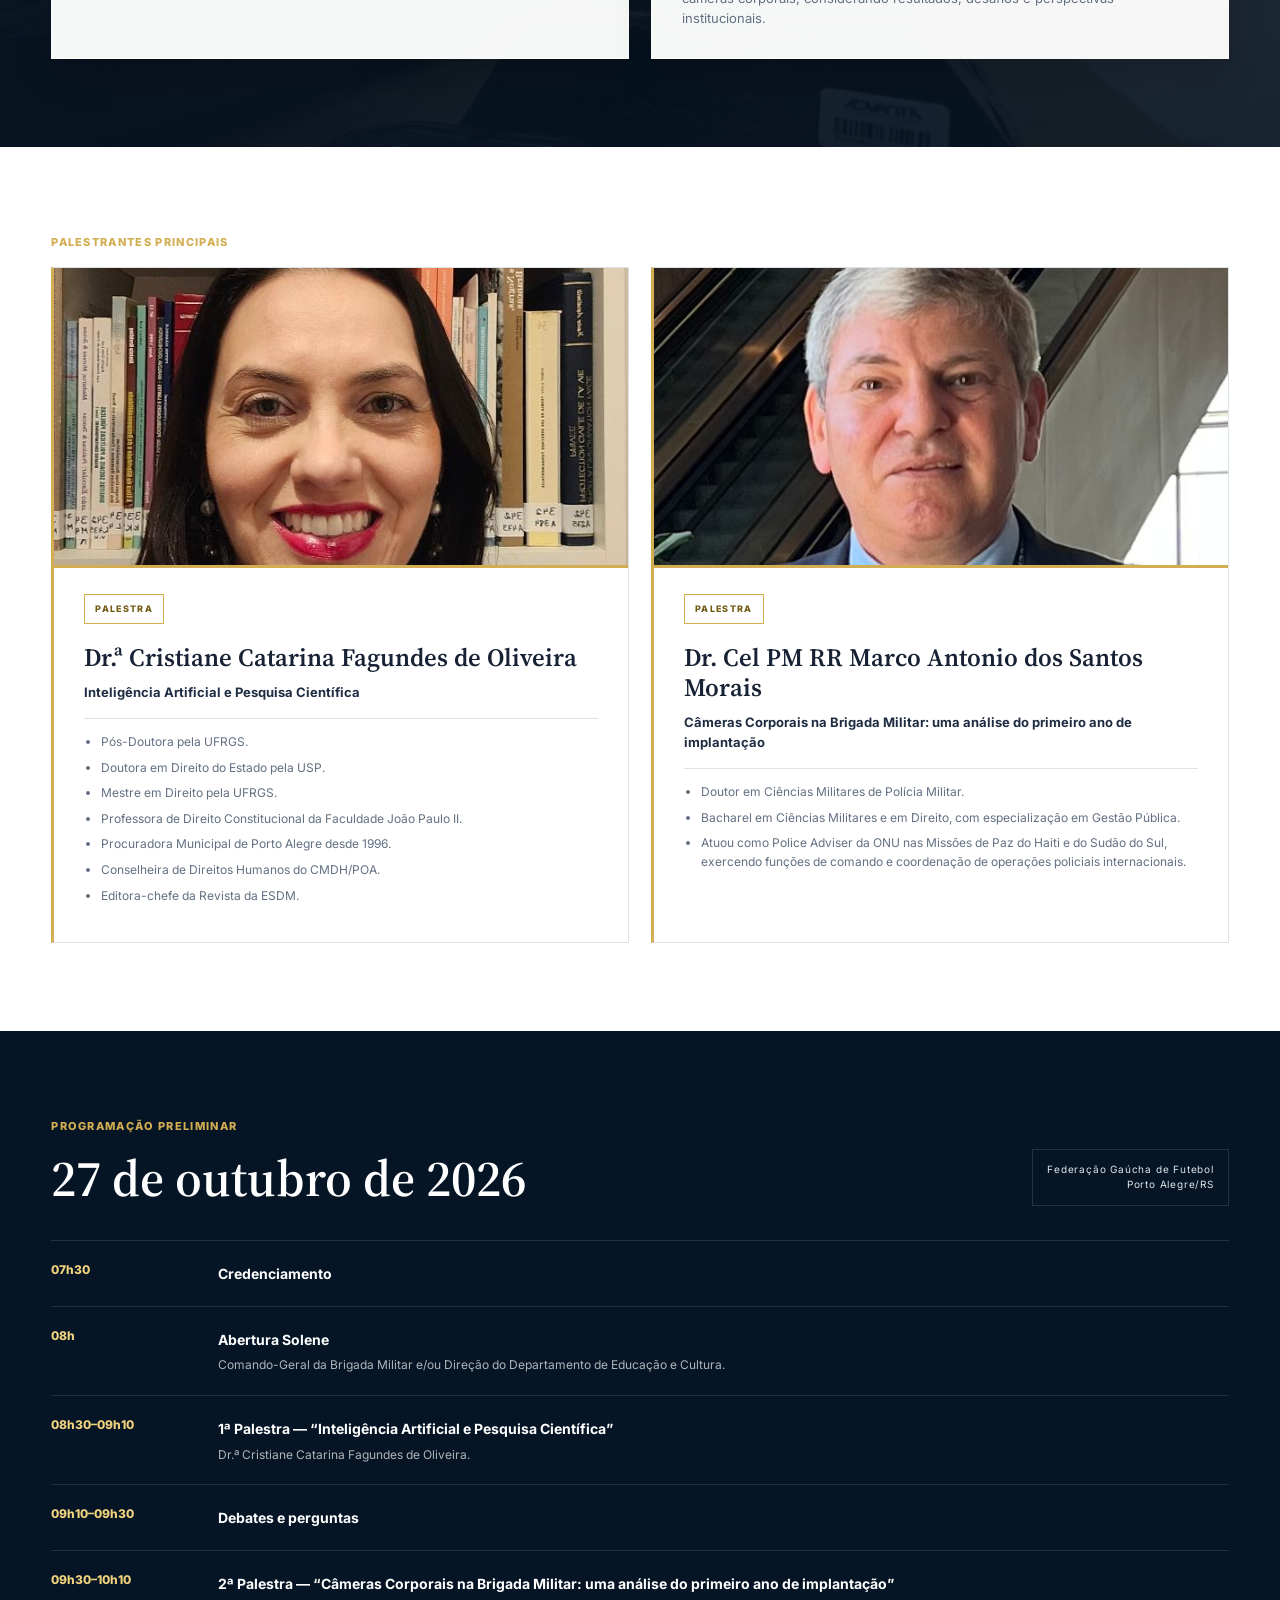
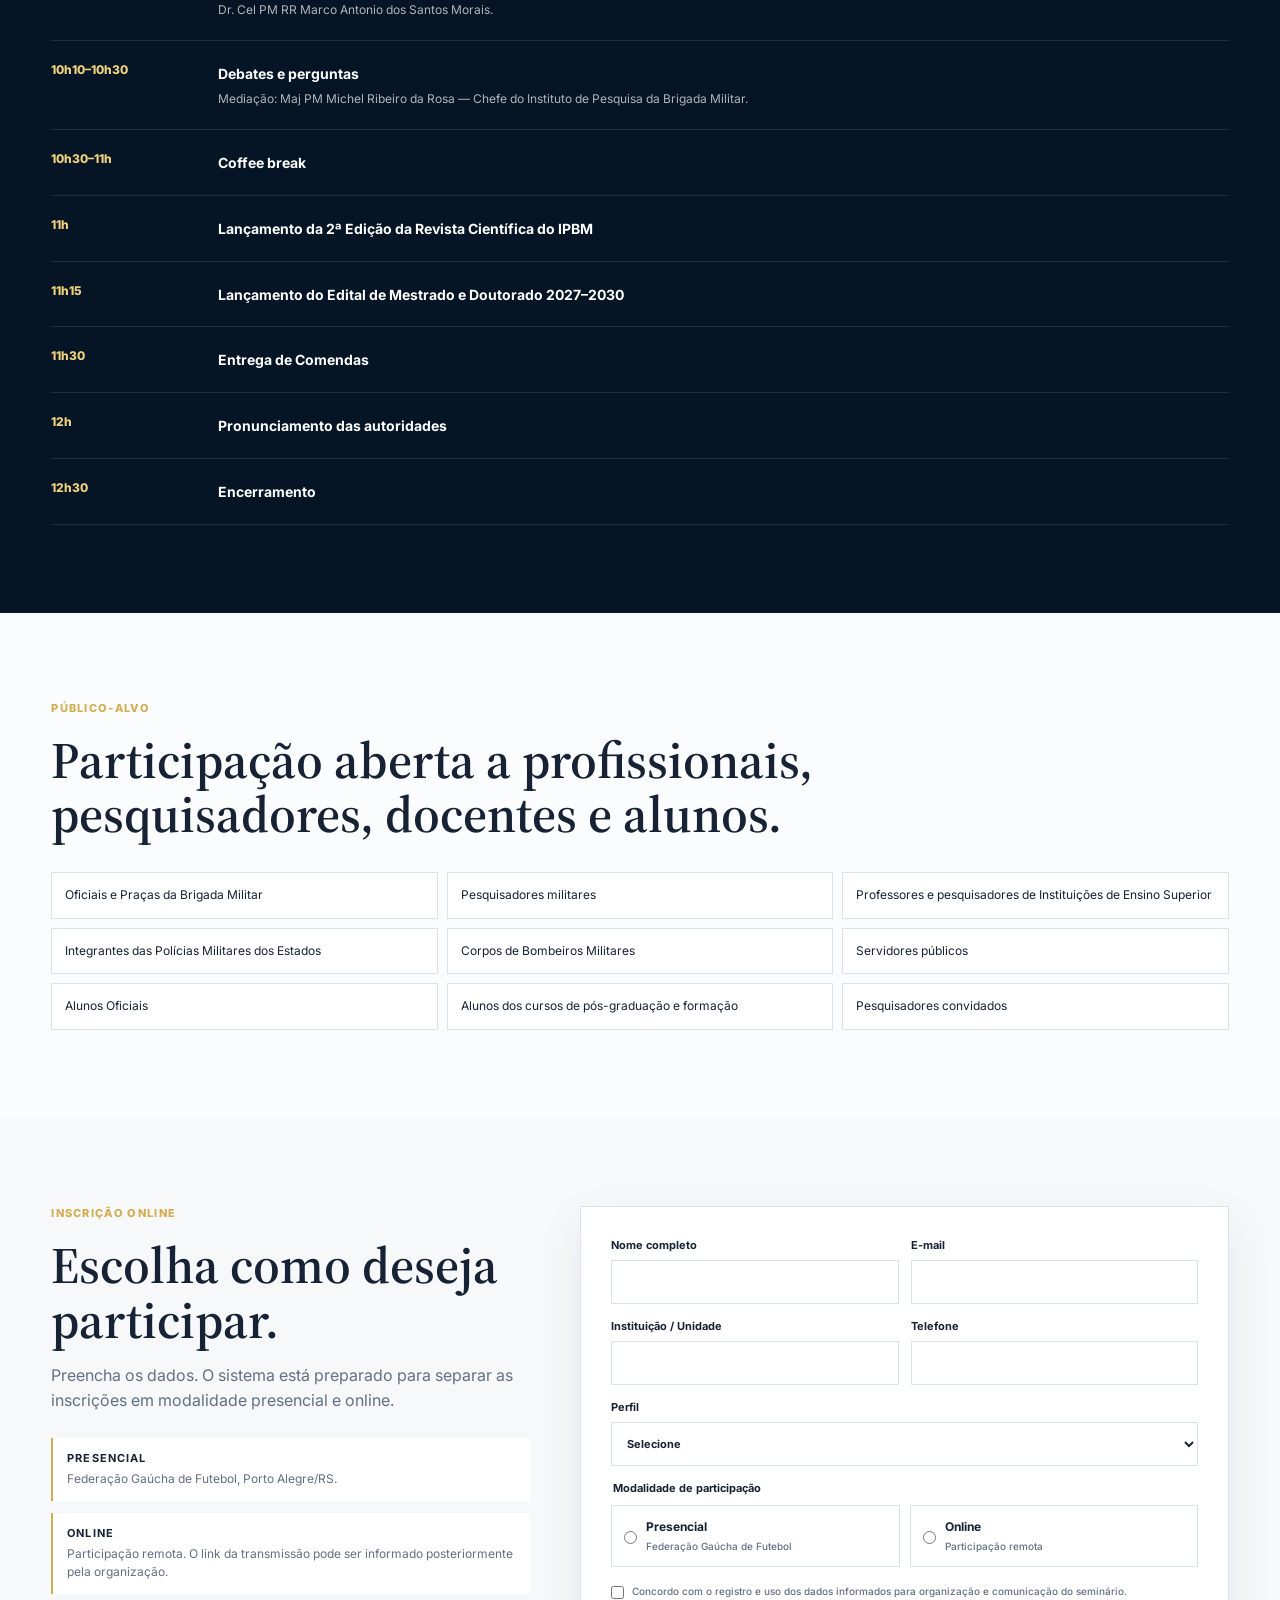
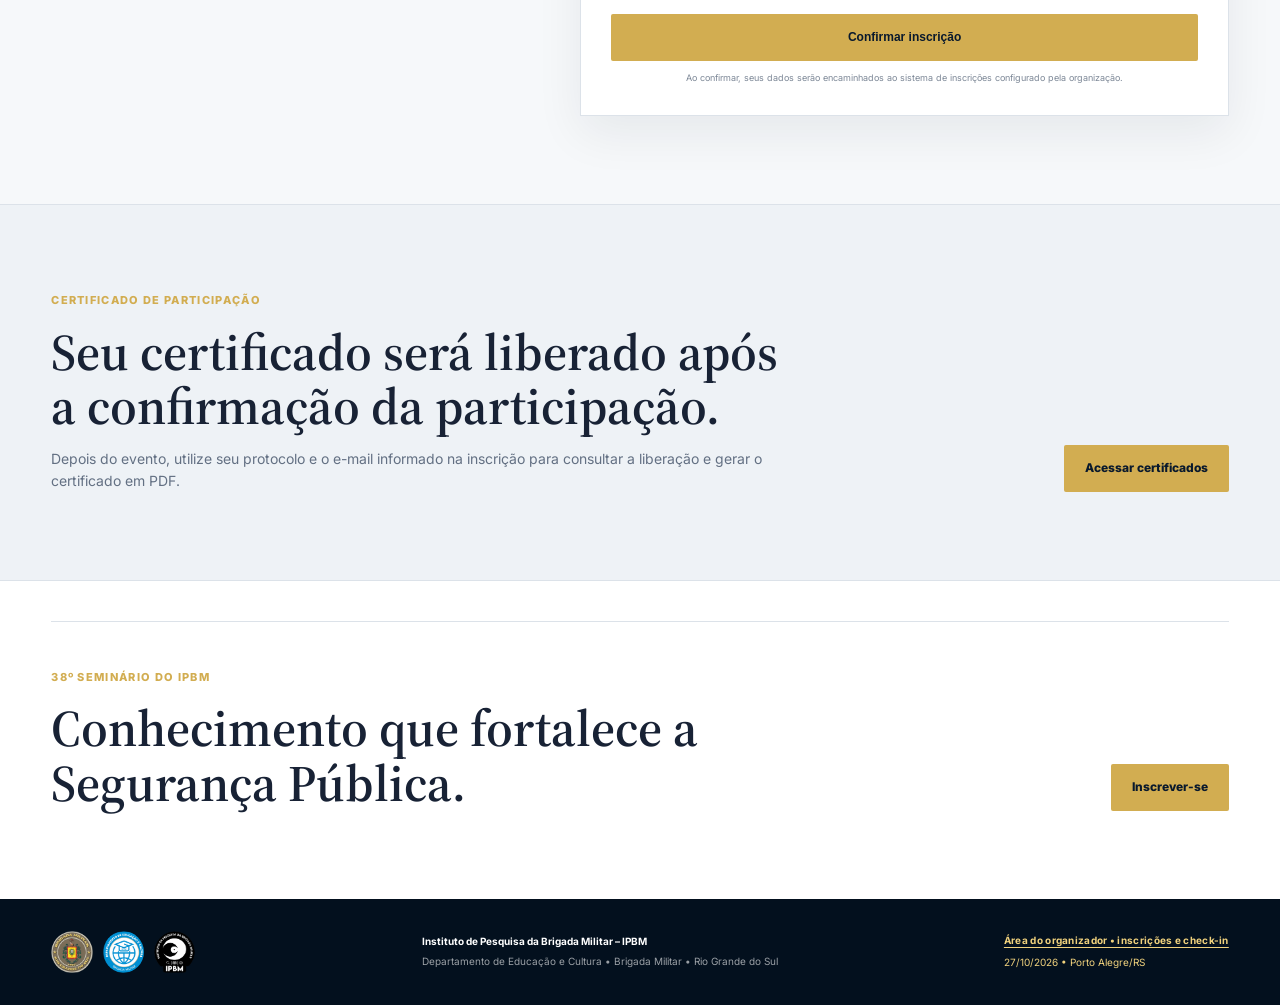
==== commit 3f6008f8: "Add files via upload" ====
--- a/index.html
+++ b/index.html
@@ -244,7 +244,7 @@
         <h2>Seu certificado será liberado após a confirmação da participação.</h2>
         <p>Depois do evento, utilize seu protocolo e o e-mail informado na inscrição para consultar a liberação e gerar o certificado em PDF.</p>
       </div>
-      <button class="btn primary certificate-open" type="button">Acessar certificados</button>
+      <a class="btn primary" href="https://script.google.com/macros/s/AKfycbwH_9PQK6OtZUQtozM8WDAusJJ69V8j8ylQwUlTJ6mZYOd3l6tJv0O1dx_eAXXxqiXvFg/exec?cert=1" target="_self">Acessar certificados</a>
     </div>
   </section>
 
@@ -258,26 +258,6 @@
     </div>
   </section>
 
-
-  <div id="certificateModal" class="certificate-modal" aria-hidden="true">
-    <div class="certificate-backdrop" data-close-cert></div>
-    <div class="certificate-dialog" role="dialog" aria-modal="true" aria-labelledby="certificateDialogTitle">
-      <div class="certificate-dialog-head">
-        <div>
-          <p class="kicker">CERTIFICADO DE PARTICIPAÇÃO</p>
-          <h2 id="certificateDialogTitle">Consulte e gere seu certificado</h2>
-        </div>
-        <button type="button" class="certificate-close" data-close-cert aria-label="Fechar">×</button>
-      </div>
-      <div class="certificate-frame-wrap">
-        <iframe id="certificateFrame" title="Consulta e emissão de certificado" loading="eager" src="about:blank"></iframe>
-      </div>
-      <div class="certificate-dialog-foot">
-        <span>O certificado somente será liberado após a confirmação da participação pela organização.</span>
-        <a href="https://script.google.com/macros/s/AKfycbwH_9PQK6OtZUQtozM8WDAusJJ69V8j8ylQwUlTJ6mZYOd3l6tJv0O1dx_eAXXxqiXvFg/exec?cert=1" target="_blank" rel="noopener">Abrir em nova aba</a>
-      </div>
-    </div>
-  </div>
 </main>
 
 <footer class="footer">
--- a/style.css
+++ b/style.css
@@ -196,38 +196,3 @@
 .certificate-access-inner h2{margin-bottom:14px}
 .certificate-access-inner p:not(.kicker){color:var(--muted);font-size:14px;margin:0}
 @media(max-width:620px){.certificate-access-inner{display:block}.certificate-access-inner .btn{margin-top:20px}}
-
-/* V32 — certificado na mesma aba */
-.certificate-modal{position:fixed;inset:0;display:none;z-index:100}
-.certificate-modal.open{display:block}
-.certificate-backdrop{position:absolute;inset:0;background:rgba(2,12,23,.84);backdrop-filter:blur(4px)}
-.certificate-dialog{
-  position:relative;z-index:2;width:min(980px,95vw);height:min(820px,92vh);
-  margin:4vh auto 0;background:#fff;box-shadow:0 30px 80px rgba(0,0,0,.4);
-  border-radius:4px;overflow:hidden;display:flex;flex-direction:column;
-}
-.certificate-dialog-head{
-  display:flex;align-items:center;justify-content:space-between;gap:20px;
-  padding:17px 22px;border-bottom:1px solid var(--line);background:#fff
-}
-.certificate-dialog-head .kicker{margin-bottom:4px}
-.certificate-dialog-head h2{font:600 26px/1.1 "Source Serif 4",Georgia,serif;margin:0}
-.certificate-close{
-  width:38px;height:38px;border:1px solid var(--line);background:#fff;
-  color:var(--ink);font-size:24px;line-height:1;cursor:pointer
-}
-.certificate-frame-wrap{flex:1;min-height:0;background:#f3f6f8}
-#certificateFrame{width:100%;height:100%;border:0;display:block;background:#fff}
-.certificate-dialog-foot{
-  display:flex;align-items:center;justify-content:space-between;gap:18px;
-  padding:10px 16px;border-top:1px solid var(--line);font-size:10px;color:var(--muted)
-}
-.certificate-dialog-foot a{color:#745b16;font-weight:800;text-decoration:underline;text-underline-offset:3px;white-space:nowrap}
-body.modal-open{overflow:hidden}
-@media(max-width:620px){
-  .certificate-dialog{width:100vw;height:100vh;margin:0;border-radius:0}
-  .certificate-dialog-head{padding:13px 14px}
-  .certificate-dialog-head h2{font-size:22px}
-  .certificate-dialog-foot{display:block}
-  .certificate-dialog-foot a{display:inline-block;margin-top:6px}
-}
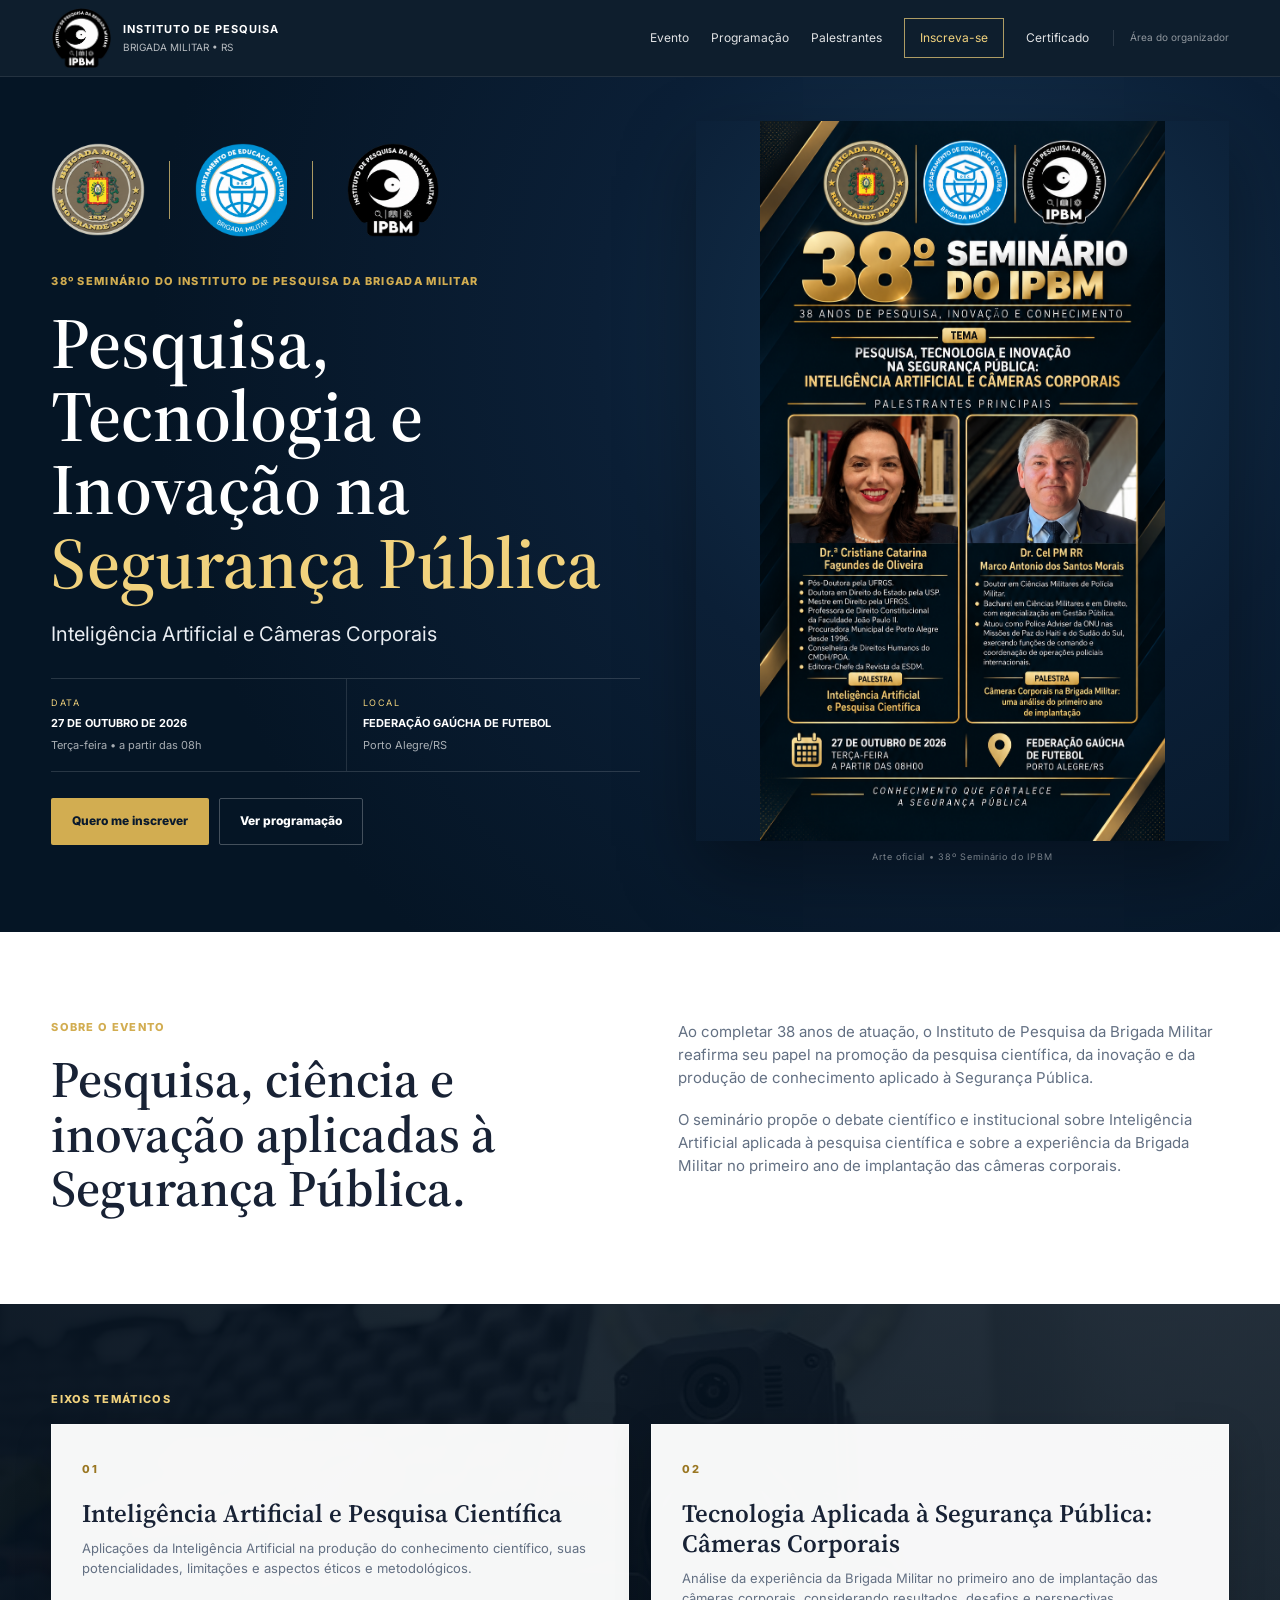
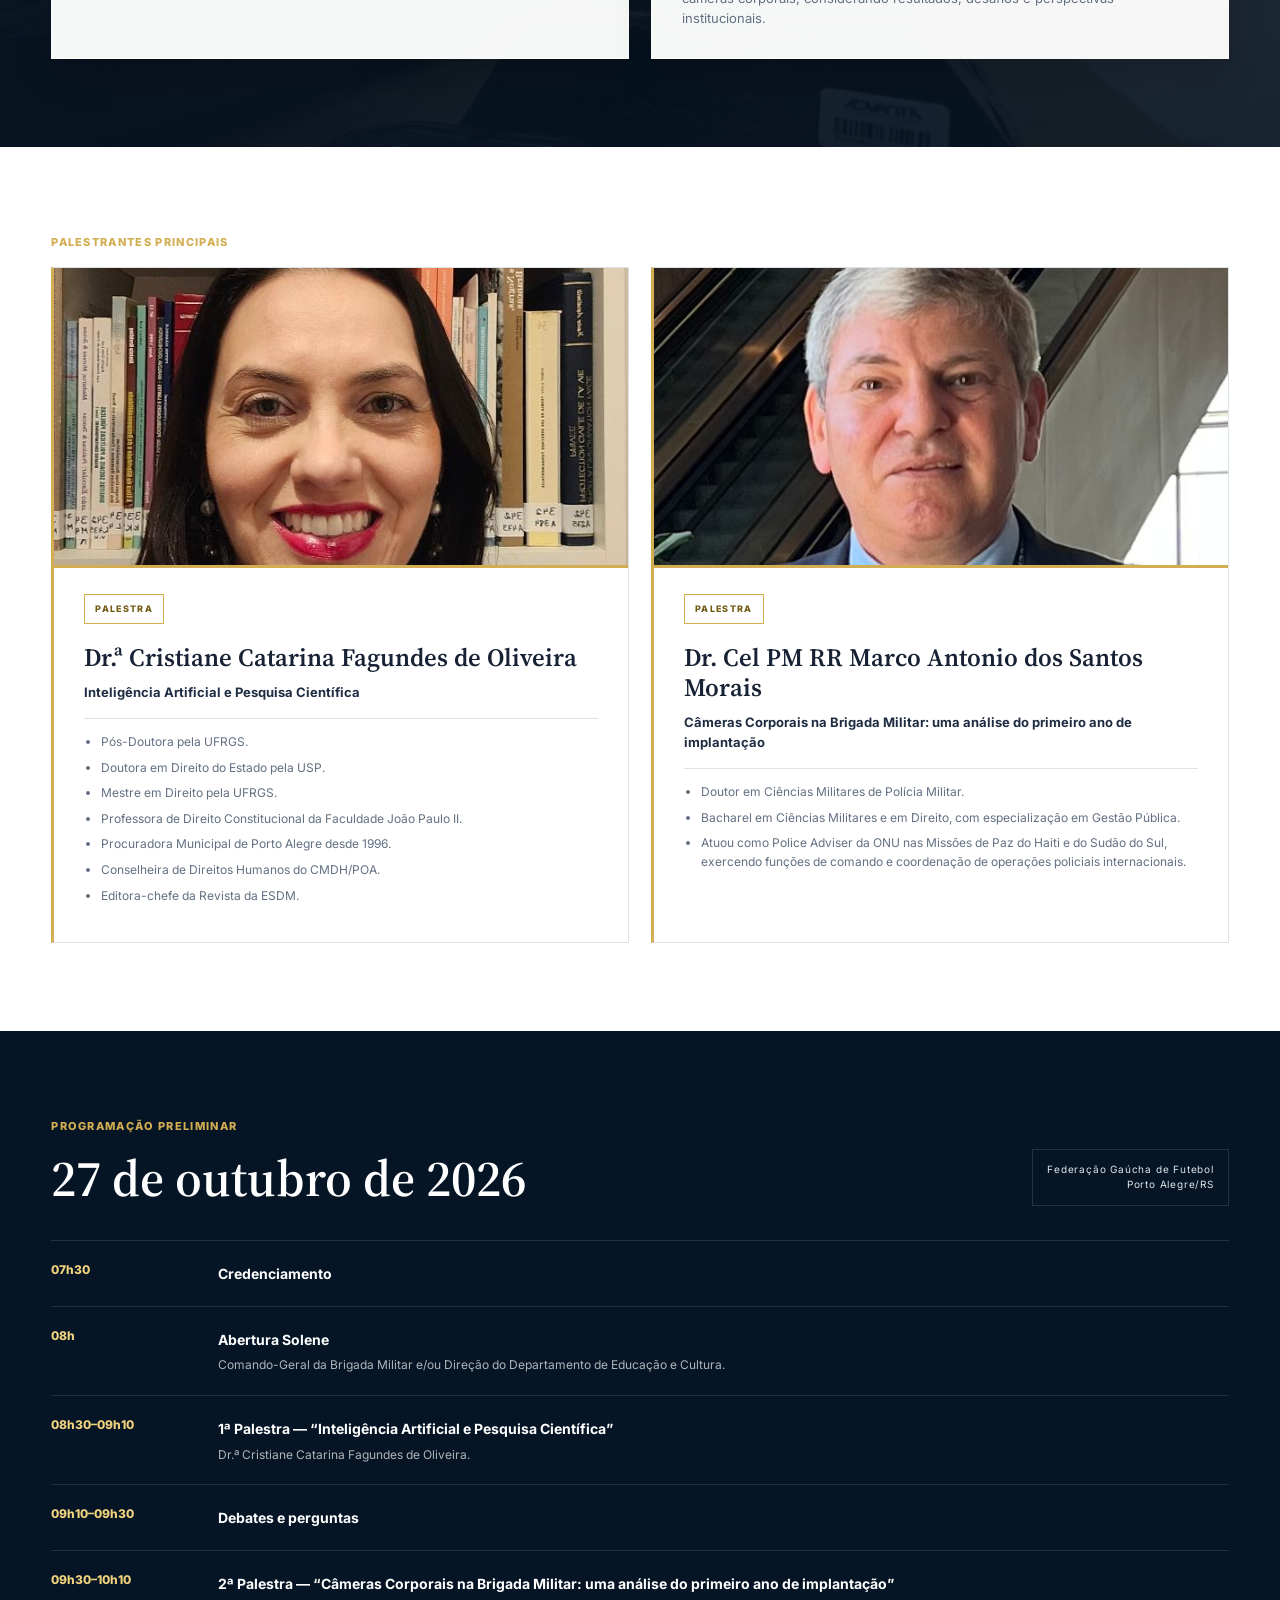
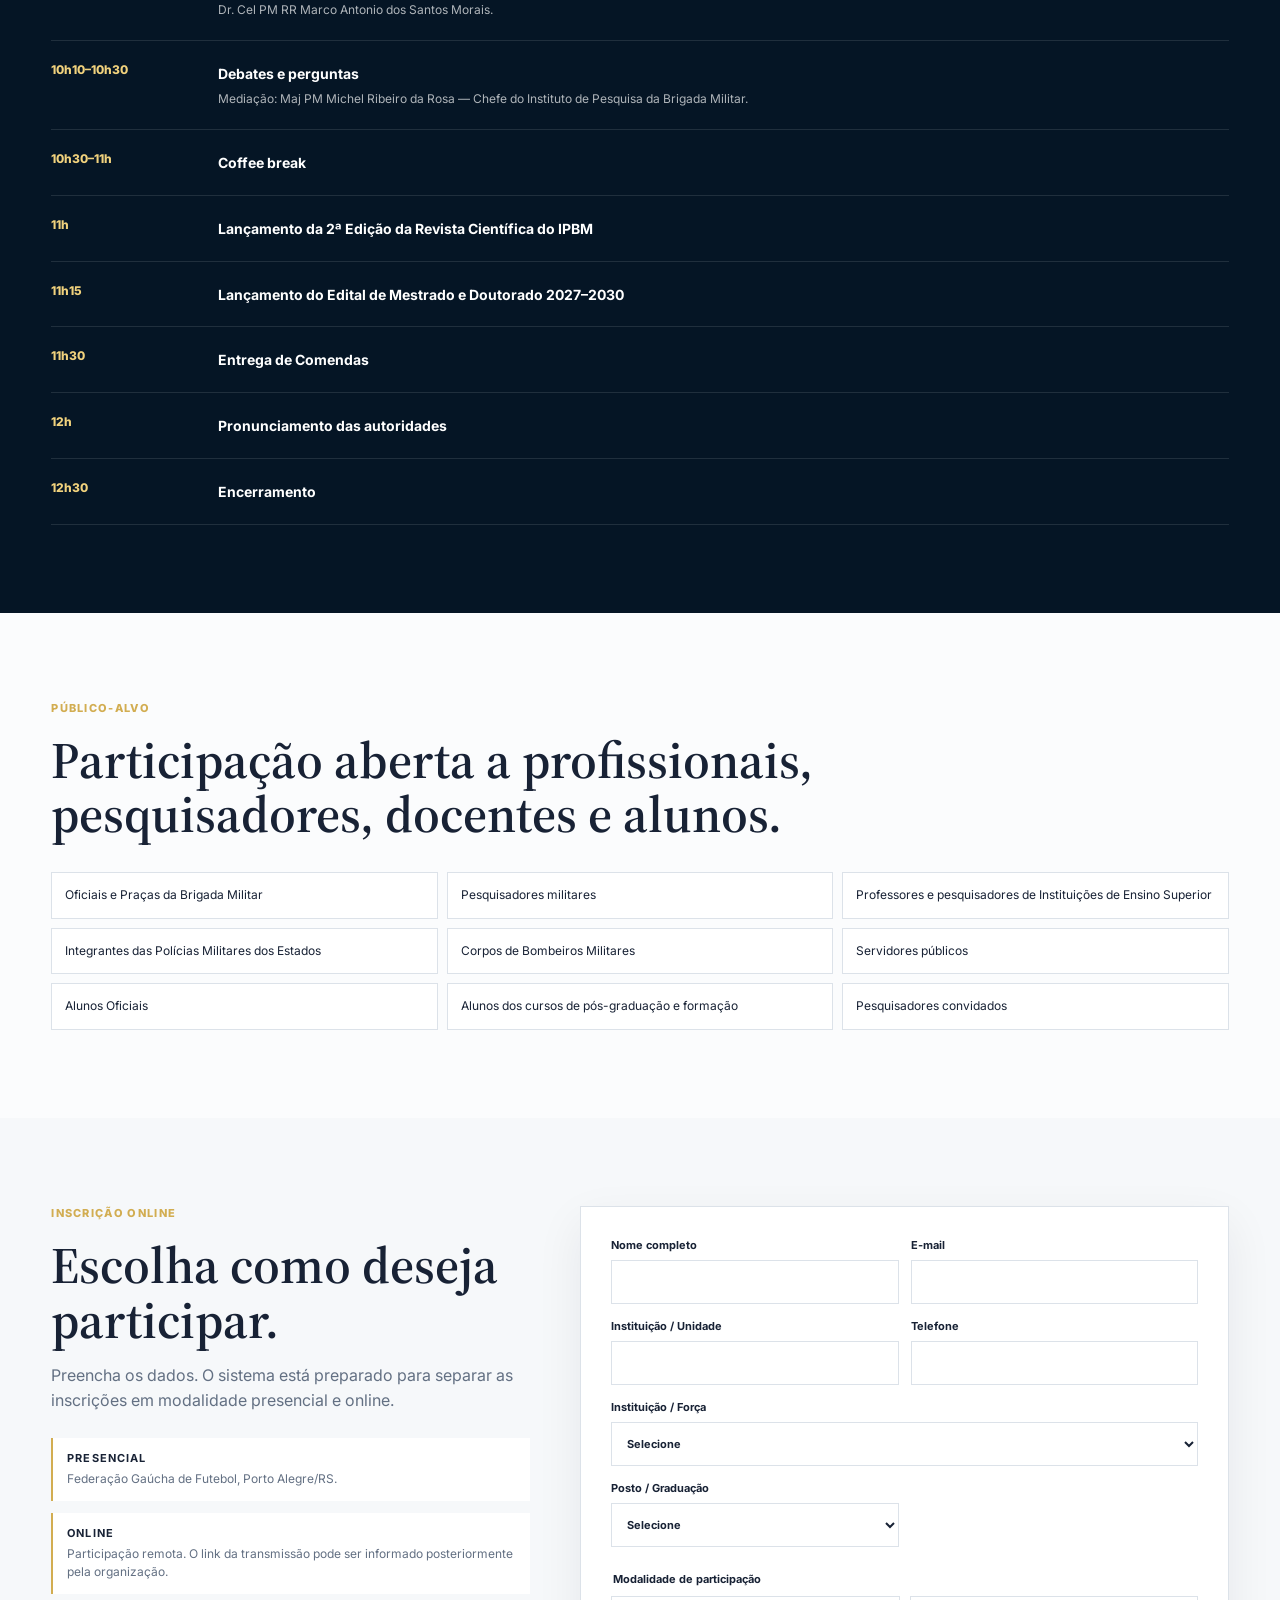
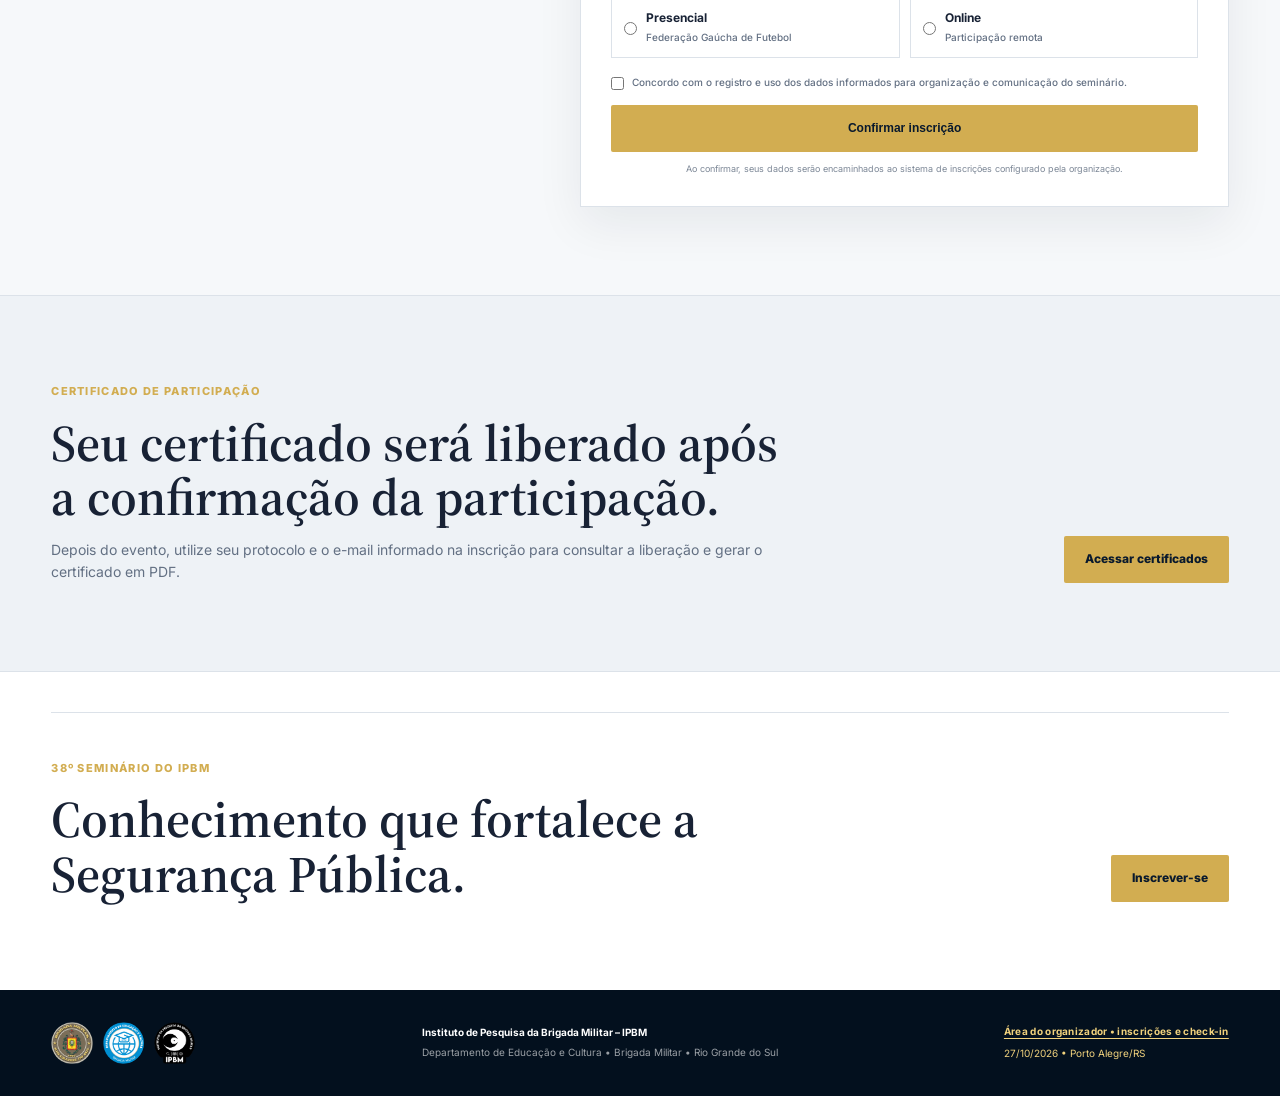
==== commit a74f1454: "Add files via upload" ====
--- a/index.html
+++ b/index.html
@@ -24,7 +24,7 @@
       <a href="#evento">Evento</a>
       <a href="#programacao">Programação</a>
       <a href="#palestrantes">Palestrantes</a>
-      <a href="#inscricao" class="nav-cta">Inscreva-se</a><a href="#certificado">Certificado</a><a href="https://script.google.com/macros/s/AKfycbwH_9PQK6OtZUQtozM8WDAusJJ69V8j8ylQwUlTJ6mZYOd3l6tJv0O1dx_eAXXxqiXvFg/exec?admin=1" target="_blank" rel="noopener" class="nav-admin">Área do organizador</a>
+      <a href="#inscricao" class="nav-cta">Inscreva-se</a><a href="https://script.google.com/macros/s/AKfycbw5iORMjPB6zJZNSF6r6eopY40d7WQsvoeD7HbShKUvtG6KqrqU2yW9zClrKLDlra5R7w/exec?cert=1" onclick="return abrirCertificadoPopup(event);">Certificado</a><a href="https://script.google.com/macros/s/AKfycbw5iORMjPB6zJZNSF6r6eopY40d7WQsvoeD7HbShKUvtG6KqrqU2yW9zClrKLDlra5R7w/exec?admin=1" target="_blank" rel="noopener" class="nav-admin">Área do organizador</a>
     </nav>
   </div>
 </header>
@@ -210,19 +210,39 @@
           <label>Instituição / Unidade<input name="instituicao" maxlength="160"></label>
           <label>Telefone<input name="telefone" maxlength="30" autocomplete="tel"></label>
         </div>
-        <label>Perfil
-          <select name="perfil" required>
+        <label>Instituição / Força
+          <select name="perfil" id="forca" required>
             <option value="">Selecione</option>
-            <option>Brigada Militar</option>
-            <option>Polícia Militar de outro Estado</option>
-            <option>Corpo de Bombeiros Militar</option>
-            <option>Instituição de Ensino Superior</option>
-            <option>Órgão público</option>
-            <option>Aluno / pós-graduação</option>
-            <option>Pesquisador convidado</option>
-            <option>Outro</option>
+            <option value="Brigada Militar – RS">Brigada Militar – RS</option>
+            <option value="Polícia Militar – outro Estado">Polícia Militar – outro Estado</option>
+            <option value="Corpo de Bombeiros Militar – RS">Corpo de Bombeiros Militar – RS</option>
+            <option value="Corpo de Bombeiros Militar – outro Estado">Corpo de Bombeiros Militar – outro Estado</option>
+            <option value="Exército Brasileiro">Exército Brasileiro</option>
+            <option value="Marinha do Brasil">Marinha do Brasil</option>
+            <option value="Força Aérea Brasileira">Força Aérea Brasileira</option>
+            <option value="Servidor público / civil">Servidor público / civil</option>
+            <option value="Público externo / outros">Público externo / outros</option>
           </select>
         </label>
+        <div class="row" id="corpDataRow" hidden>
+          <label>UF da corporação
+            <select name="ufCorporacao" id="ufCorporacao">
+              <option value="">Selecione</option>
+              <option>AC</option><option>AL</option><option>AP</option><option>AM</option><option>BA</option>
+              <option>CE</option><option>DF</option><option>ES</option><option>GO</option><option>MA</option>
+              <option>MT</option><option>MS</option><option>MG</option><option>PA</option><option>PB</option>
+              <option>PR</option><option>PE</option><option>PI</option><option>RJ</option><option>RN</option>
+              <option>RS</option><option>RO</option><option>RR</option><option>SC</option><option>SP</option>
+              <option>SE</option><option>TO</option>
+            </select>
+          </label>
+          <label>Posto / Graduação
+            <select name="postoGraduacao" id="postoGraduacao">
+              <option value="">Selecione</option>
+            </select>
+          </label>
+        </div>
+        <p class="fine" id="corpHint" hidden>O posto/graduação será convertido automaticamente para a abreviatura padronizada utilizada no certificado.</p>
         <fieldset>
           <legend>Modalidade de participação</legend>
           <div class="choices">
@@ -244,7 +264,7 @@
         <h2>Seu certificado será liberado após a confirmação da participação.</h2>
         <p>Depois do evento, utilize seu protocolo e o e-mail informado na inscrição para consultar a liberação e gerar o certificado em PDF.</p>
       </div>
-      <a class="btn primary" href="https://script.google.com/macros/s/AKfycbwH_9PQK6OtZUQtozM8WDAusJJ69V8j8ylQwUlTJ6mZYOd3l6tJv0O1dx_eAXXxqiXvFg/exec?cert=1" target="_self">Acessar certificados</a>
+      <a class="btn primary" href="https://script.google.com/macros/s/AKfycbw5iORMjPB6zJZNSF6r6eopY40d7WQsvoeD7HbShKUvtG6KqrqU2yW9zClrKLDlra5R7w/exec?cert=1" onclick="return abrirCertificadoPopup(event);">Acessar certificados</a>
     </div>
   </section>
 
@@ -271,11 +291,36 @@
       <strong>Instituto de Pesquisa da Brigada Militar – IPBM</strong>
       <span>Departamento de Educação e Cultura • Brigada Militar • Rio Grande do Sul</span>
     </div>
-    <div><a class="footer-admin" href="https://script.google.com/macros/s/AKfycbwH_9PQK6OtZUQtozM8WDAusJJ69V8j8ylQwUlTJ6mZYOd3l6tJv0O1dx_eAXXxqiXvFg/exec?admin=1" target="_blank" rel="noopener">Área do organizador • inscrições e check-in</a><div class="footer-date">27/10/2026 • Porto Alegre/RS</div></div>
+    <div><a class="footer-admin" href="https://script.google.com/macros/s/AKfycbw5iORMjPB6zJZNSF6r6eopY40d7WQsvoeD7HbShKUvtG6KqrqU2yW9zClrKLDlra5R7w/exec?admin=1" target="_blank" rel="noopener">Área do organizador • inscrições e check-in</a><div class="footer-date">27/10/2026 • Porto Alegre/RS</div></div>
   </div>
 </footer>
 
 <script src="config.js"></script>
 <script src="script.js"></script>
+<script>
+function abrirCertificadoPopup(event) {
+  if (event) event.preventDefault();
+  const url = 'https://script.google.com/macros/s/AKfycbw5iORMjPB6zJZNSF6r6eopY40d7WQsvoeD7HbShKUvtG6KqrqU2yW9zClrKLDlra5R7w/exec?cert=1';
+  const features = [
+    'width=980',
+    'height=820',
+    'left=120',
+    'top=60',
+    'resizable=yes',
+    'scrollbars=yes',
+    'toolbar=no',
+    'menubar=no',
+    'location=yes',
+    'status=no'
+  ].join(',');
+  const popup = window.open(url, 'certificadoIPBM', features);
+  if (!popup) {
+    window.location.href = url;
+    return false;
+  }
+  popup.focus();
+  return false;
+}
+</script>
 </body>
 </html>
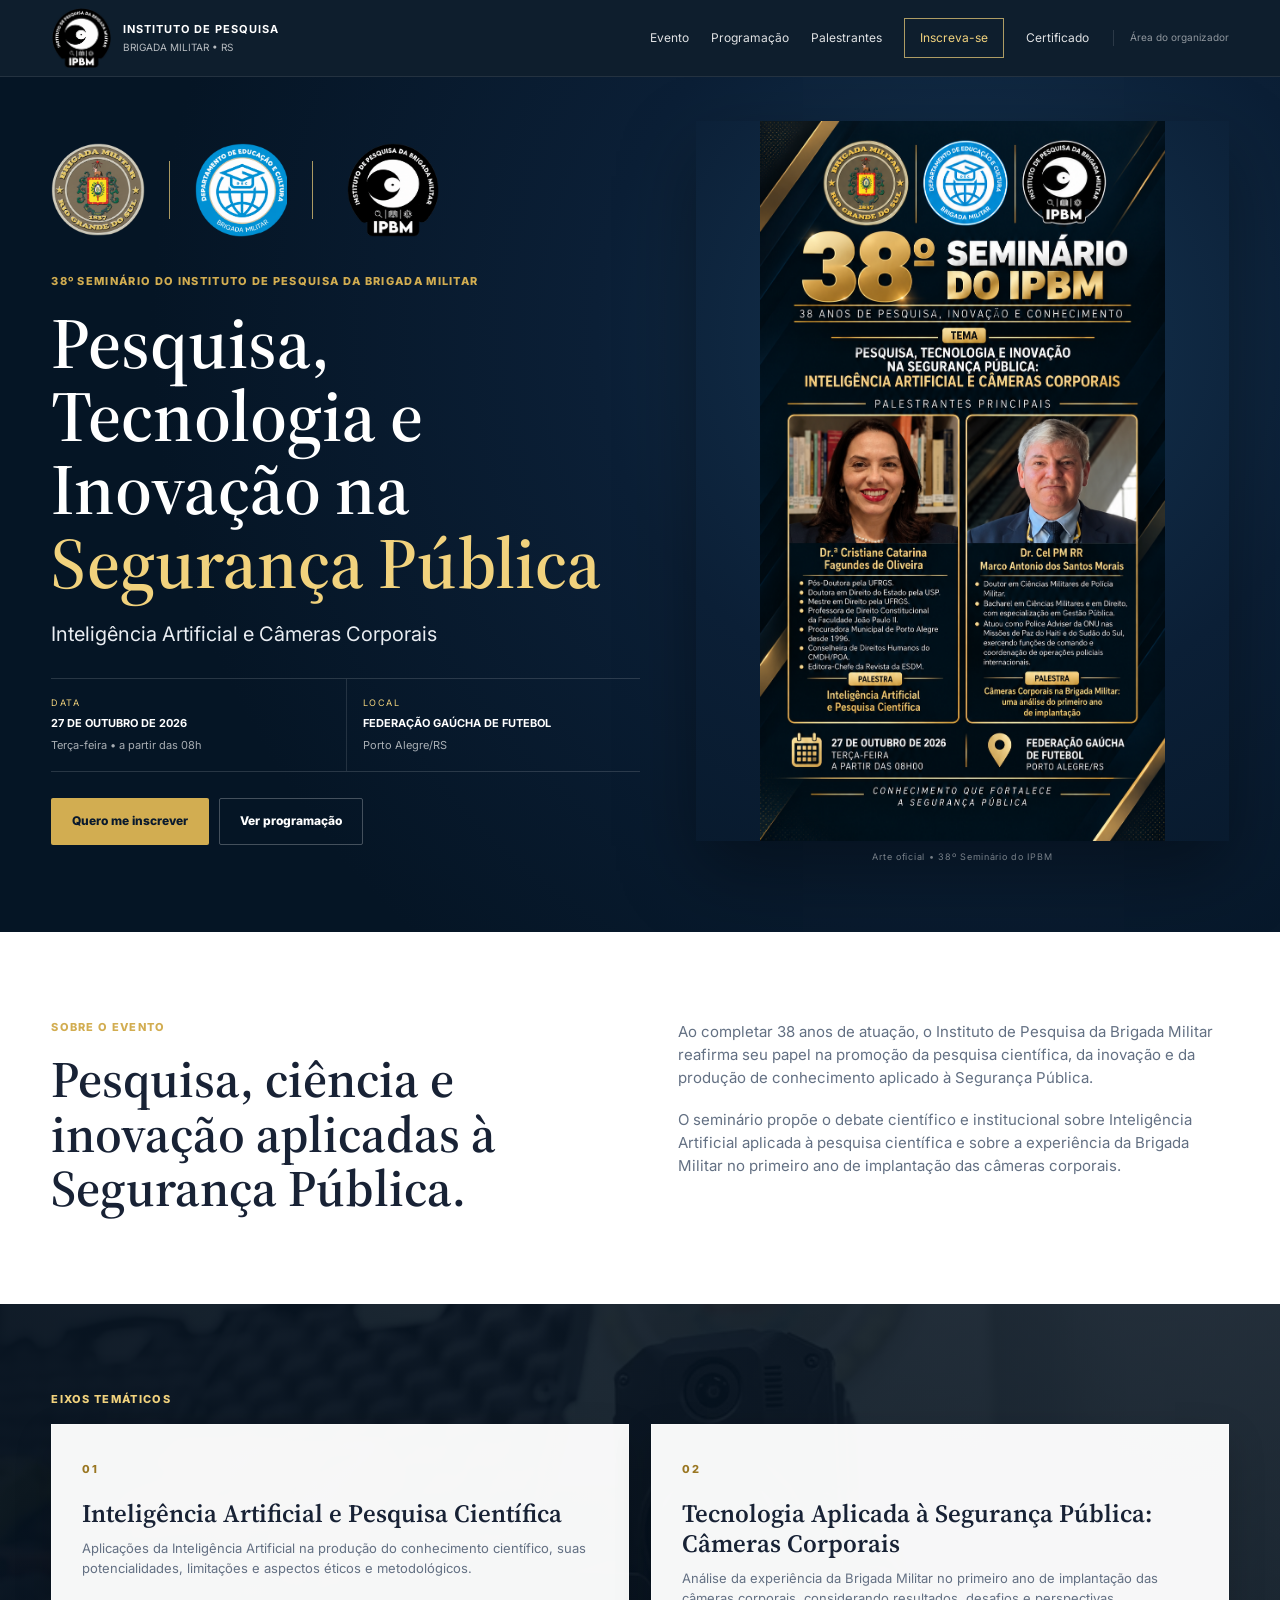
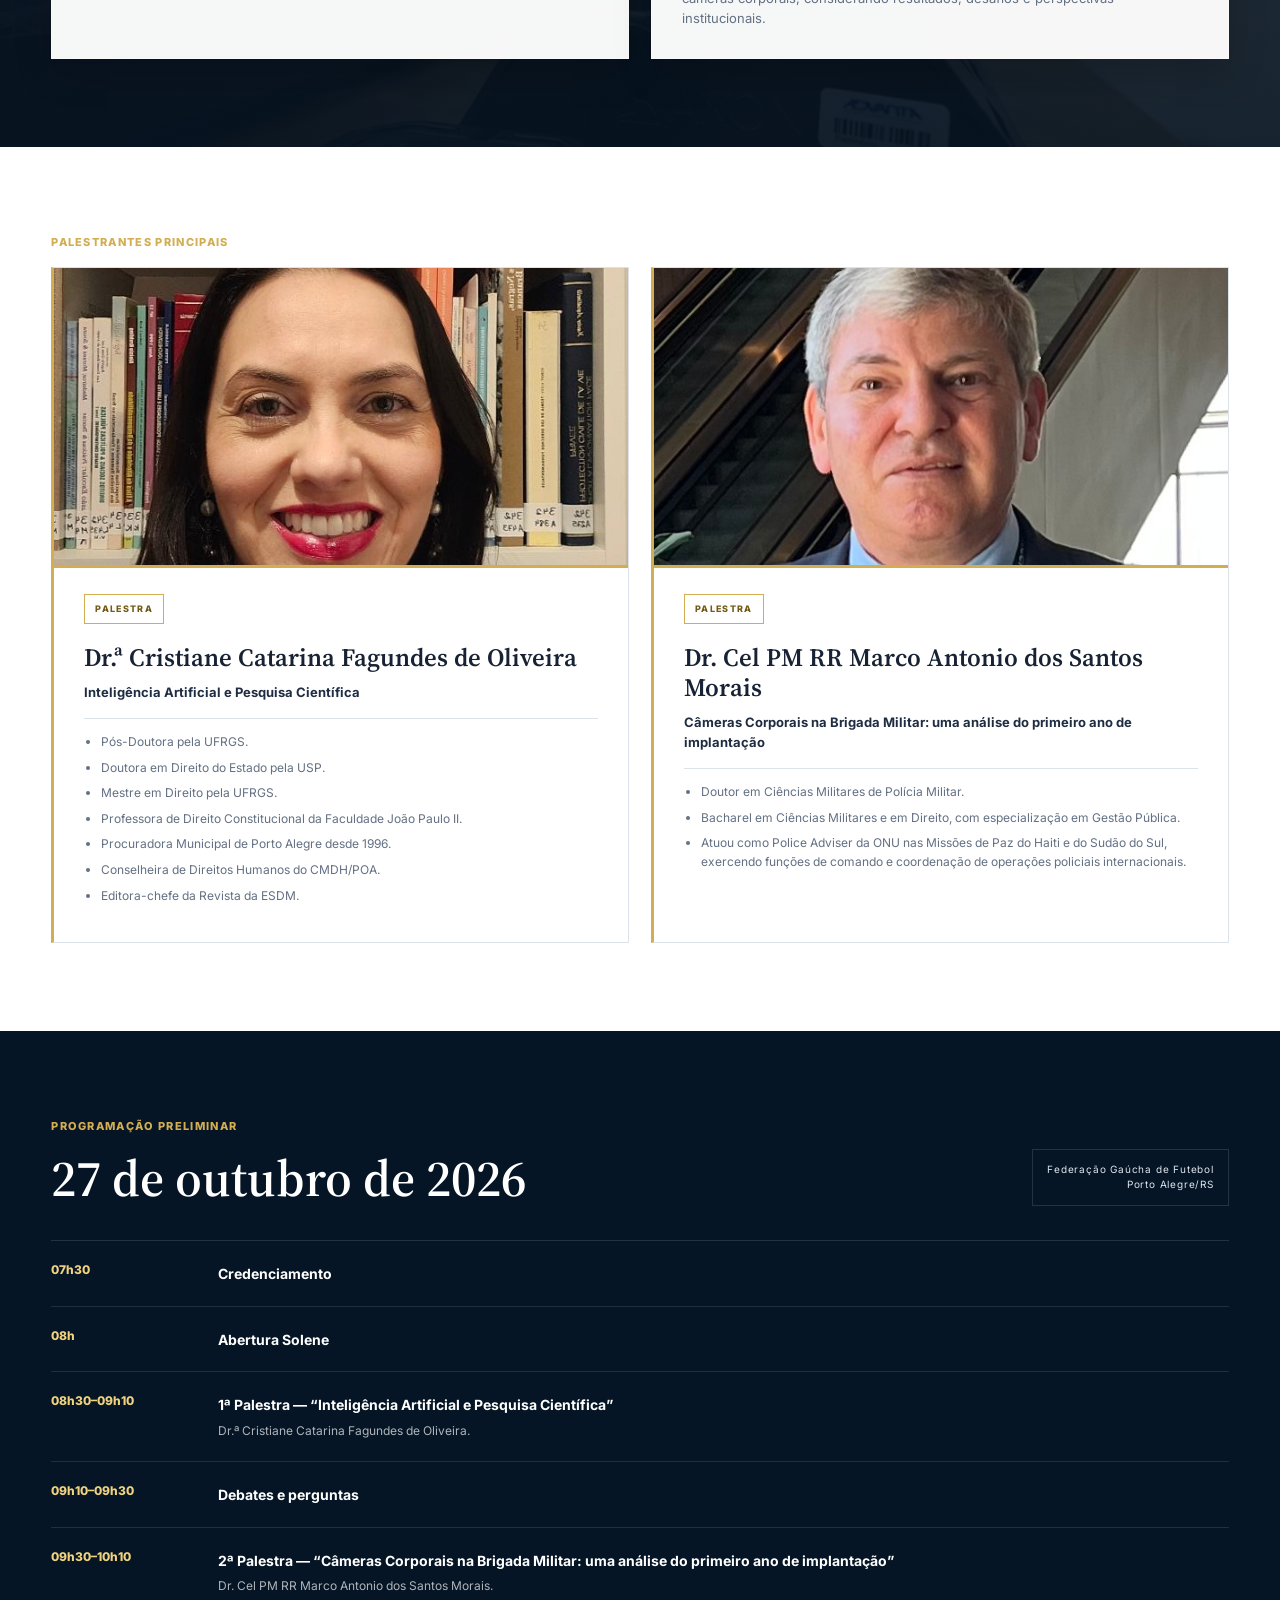
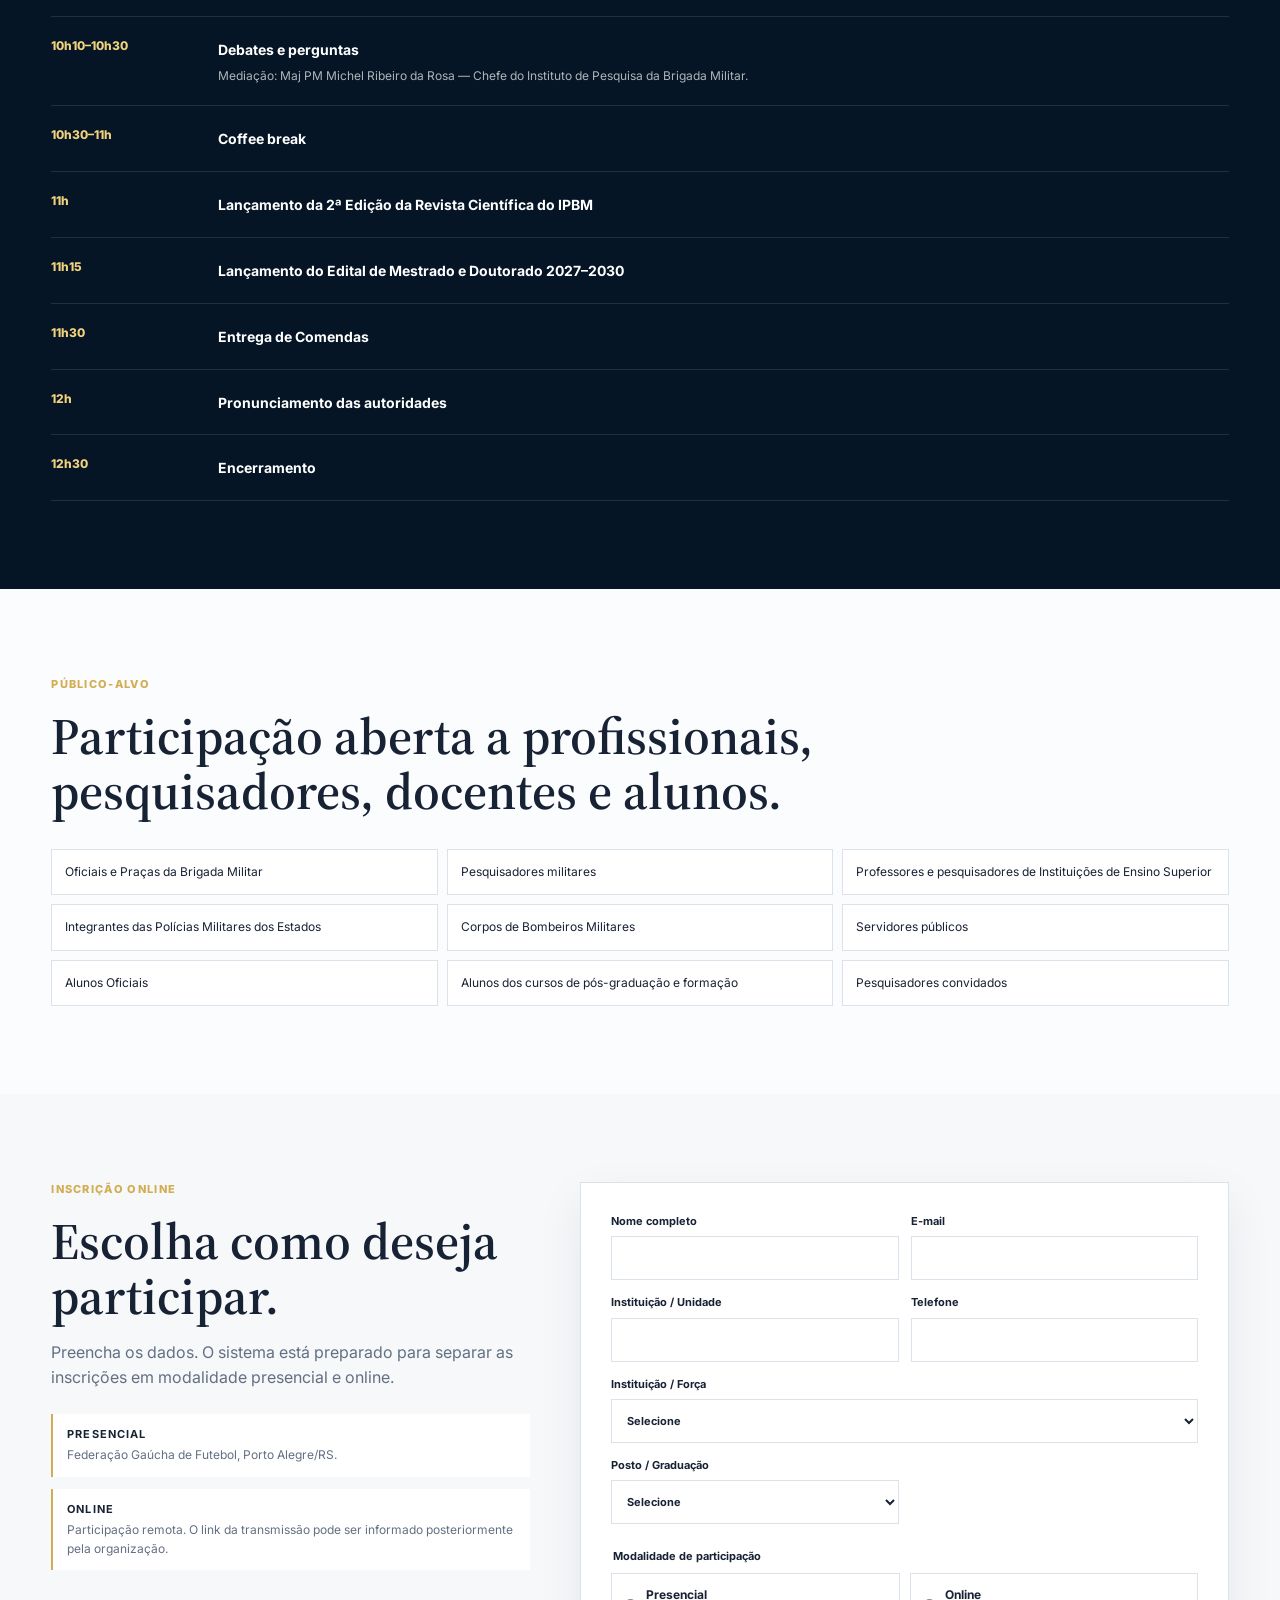
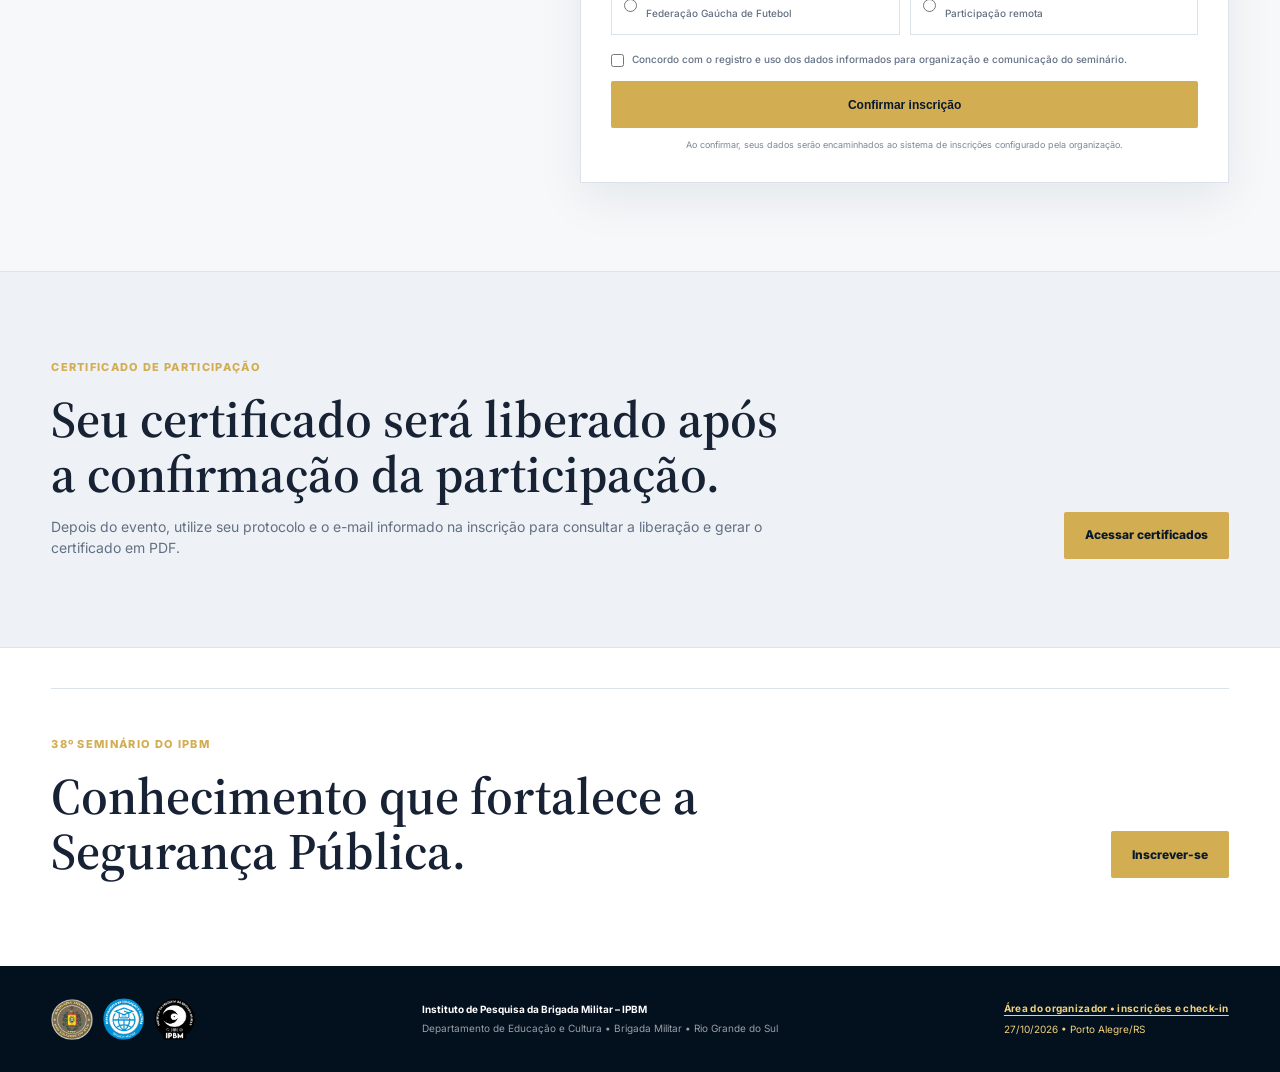
==== commit b492914a: "Add files via upload" ====
--- a/index.html
+++ b/index.html
@@ -155,7 +155,7 @@
       </div>
       <div class="timeline">
         <div><time>07h30</time><article><b>Credenciamento</b></article></div>
-        <div><time>08h</time><article><b>Abertura Solene</b><p>Comando-Geral da Brigada Militar e/ou Direção do Departamento de Educação e Cultura.</p></article></div>
+        <div><time>08h</time><article><b>Abertura Solene</b></article></div>
         <div><time>08h30–09h10</time><article><b>1ª Palestra — “Inteligência Artificial e Pesquisa Científica”</b><p>Dr.ª Cristiane Catarina Fagundes de Oliveira.</p></article></div>
         <div><time>09h10–09h30</time><article><b>Debates e perguntas</b></article></div>
         <div><time>09h30–10h10</time><article><b>2ª Palestra — “Câmeras Corporais na Brigada Militar: uma análise do primeiro ano de implantação”</b><p>Dr. Cel PM RR Marco Antonio dos Santos Morais.</p></article></div>
